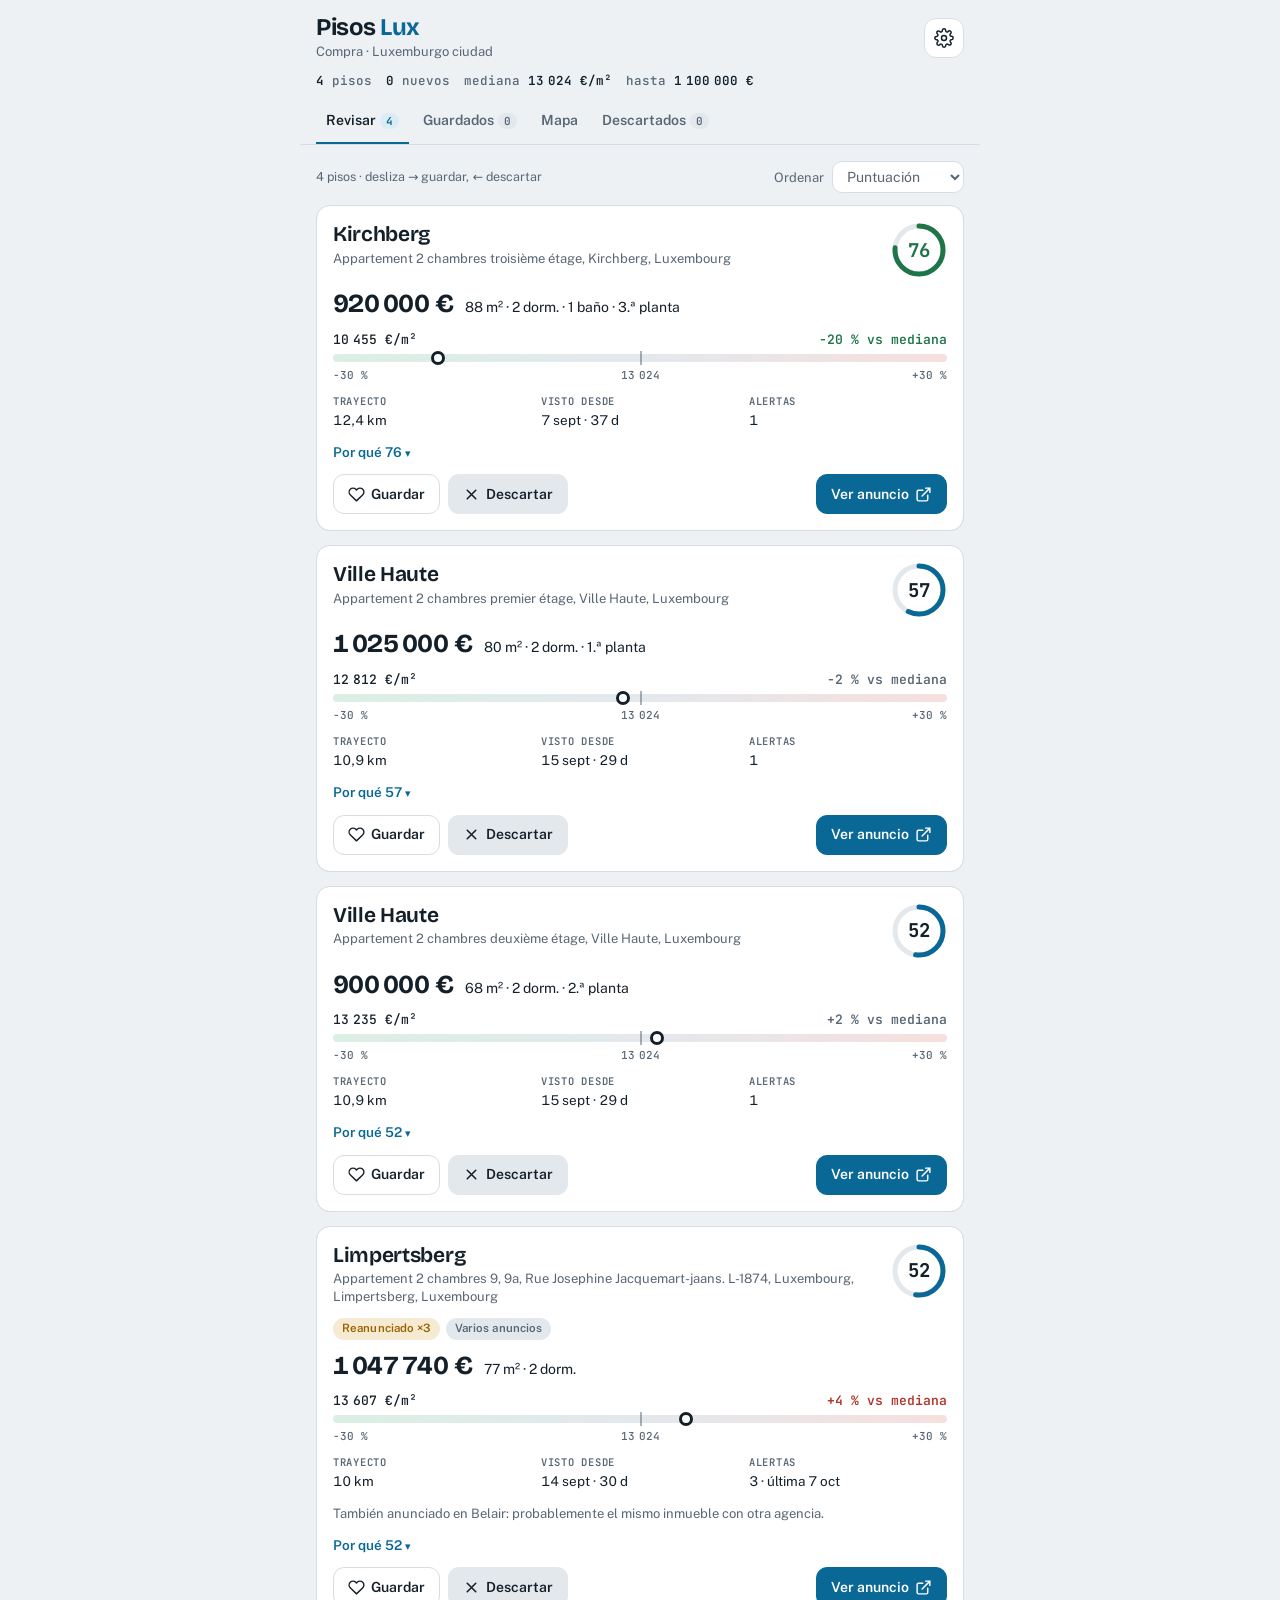
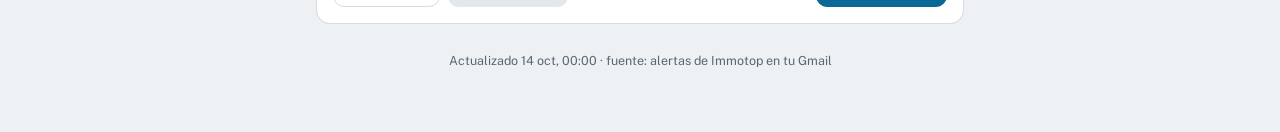
==== docs/index.html @ c8cd0194 "Pisos Lux: backend diario, PWA y workflow Co-Authored-By: Claude Opus 5.5 <noreply@anthropic.com> Cl" ====
<!doctype html>
<html lang="es">
<head>
  <meta charset="utf-8">
  <meta name="viewport" content="width=device-width, initial-scale=1, viewport-fit=cover">
  <title>Pisos Lux</title>
  <meta name="description" content="Los mejores pisos de Luxemburgo, cada mañana.">
  <meta name="theme-color" content="#eef1f4" media="(prefers-color-scheme: light)">
  <meta name="theme-color" content="#0d1318" media="(prefers-color-scheme: dark)">
  <meta name="apple-mobile-web-app-capable" content="yes">
  <meta name="mobile-web-app-capable" content="yes">
  <meta name="apple-mobile-web-app-status-bar-style" content="default">
  <meta name="apple-mobile-web-app-title" content="Pisos Lux">
  <link rel="manifest" href="manifest.webmanifest">
  <link rel="apple-touch-icon" href="icons/apple-touch-icon.png">
  <link rel="icon" type="image/png" href="icons/icon-192.png">
  <link rel="preconnect" href="https://fonts.googleapis.com">
  <link rel="preconnect" href="https://fonts.gstatic.com" crossorigin>
  <link rel="stylesheet" href="https://fonts.googleapis.com/css2?family=Bricolage+Grotesque:opsz,wght@12..96,600;12..96,700&family=JetBrains+Mono:wght@500;600&family=Public+Sans:wght@400;600;700&display=swap">
  <link rel="stylesheet" href="styles.css">
  <style>:root { padding-top: env(safe-area-inset-top, 0px); padding-bottom: env(safe-area-inset-bottom, 0px); }</style>
</head>
<body>
  <div id="app" class="shell"></div>
  <script src="app.js"></script>
</body>
</html>
---- docs/styles.css ----
/* Layout: one-column app shell (max 680px), sticky header + tab bar, cards stack; map tab is a to-scale SVG around the workplace. */
:root {
  --bg: #eef1f4;        /* slate-tinted paper */
  --surface: #ffffff;
  --sunk: #e3e8ed;
  --ink: #142029;
  --muted: #586774;
  --line: #d6dde4;
  --accent: #0a6896;    /* deep Luxembourg blue */
  --accent-ink: #ffffff;
  --accent-soft: #dcecf5;
  --good: #1d7548;
  --good-soft: #dcefe4;
  --warn: #9a6200;
  --warn-soft: #f6ead2;
  --bad: #b0352b;
  --bad-soft: #f6e0dd;
  --shadow: 0 1px 2px rgba(20, 32, 41, .06), 0 4px 16px rgba(20, 32, 41, .05);

  --f-display: "Bricolage Grotesque", "Avenir Next", "Segoe UI", system-ui, sans-serif;
  --f-body: "Public Sans", "Helvetica Neue", "Segoe UI", system-ui, sans-serif;
  --f-data: "JetBrains Mono", ui-monospace, "SF Mono", Menlo, monospace;

  --r: 14px;
  --gutter-l: max(16px, env(safe-area-inset-left, 0px));
  --gutter-r: max(16px, env(safe-area-inset-right, 0px));
}
@media (prefers-color-scheme: dark) {
  :root:not([data-theme="light"]) {
    --bg: #0d1318; --surface: #151e26; --sunk: #1c2731; --ink: #e6ecf1; --muted: #93a2af;
    --line: #26333e; --accent: #5bb6e4; --accent-ink: #06202d; --accent-soft: #123041;
    --good: #55c48d; --good-soft: #143425; --warn: #e2a843; --warn-soft: #3a2c12;
    --bad: #ef7a6f; --bad-soft: #3d1c19; --shadow: 0 1px 2px rgba(0,0,0,.4);
    color-scheme: dark;
  }
}
:root[data-theme="dark"] {
  --bg: #0d1318; --surface: #151e26; --sunk: #1c2731; --ink: #e6ecf1; --muted: #93a2af;
  --line: #26333e; --accent: #5bb6e4; --accent-ink: #06202d; --accent-soft: #123041;
  --good: #55c48d; --good-soft: #143425; --warn: #e2a843; --warn-soft: #3a2c12;
  --bad: #ef7a6f; --bad-soft: #3d1c19; --shadow: 0 1px 2px rgba(0,0,0,.4);
  color-scheme: dark;
}

* { box-sizing: border-box; }
html, body { background: var(--bg); color: var(--ink); }
body {
  margin: 0; font: 15px/1.5 var(--f-body);
  -webkit-font-smoothing: antialiased; -webkit-tap-highlight-color: transparent;
}
button, input, select, textarea { font: inherit; color: inherit; }
a { color: var(--accent); }
:focus-visible { outline: 2px solid var(--accent); outline-offset: 2px; border-radius: 6px; }

.shell { max-width: 680px; margin: 0 auto; padding-left: var(--gutter-l); padding-right: var(--gutter-r); padding-block: 0 48px; }

/* ── header ── */
.top {
  position: sticky; top: env(safe-area-inset-top, 0px); z-index: 10;
  background: color-mix(in srgb, var(--bg) 88%, transparent);
  backdrop-filter: saturate(1.4) blur(10px); -webkit-backdrop-filter: saturate(1.4) blur(10px);
  margin-left: calc(-1 * var(--gutter-l)); margin-right: calc(-1 * var(--gutter-r));
  padding-left: var(--gutter-l); padding-right: var(--gutter-r); padding-block: 14px 0;
  border-bottom: 1px solid var(--line);
}
.brand { display: flex; align-items: center; justify-content: space-between; gap: 12px; }
.brand h1 { margin: 0; font: 700 24px/1.1 var(--f-display); letter-spacing: -.02em; }
.brand h1 span { color: var(--accent); }
.brand p { margin: 2px 0 0; color: var(--muted); font-size: 13px; }
.icon-btn {
  width: 40px; height: 40px; border-radius: 12px; border: 1px solid var(--line);
  background: var(--surface); display: grid; place-items: center; cursor: pointer; flex: none;
}
.icon-btn svg { width: 20px; height: 20px; }

.summary {
  display: flex; flex-wrap: wrap; gap: 4px 14px; margin: 10px 0 0; padding: 0;
  font: 500 12.5px/1.4 var(--f-data); color: var(--muted); font-variant-numeric: tabular-nums;
}
.summary b { color: var(--ink); font-weight: 600; }

.tabs { display: flex; gap: 4px; margin-top: 12px; overflow-x: auto; scrollbar-width: none; }
.tabs::-webkit-scrollbar { display: none; }
.tab {
  flex: none; padding: 9px 10px 11px; border: 0; background: none; cursor: pointer;
  color: var(--muted); font-weight: 600; font-size: 14px; border-bottom: 2.5px solid transparent;
}
.tab[aria-selected="true"] { color: var(--ink); border-bottom-color: var(--accent); }
.tab .n { font: 600 11px var(--f-data); margin-left: 4px; padding: 1px 6px; border-radius: 99px; background: var(--sunk); color: var(--muted); }
.tab[aria-selected="true"] .n { background: var(--accent-soft); color: var(--accent); }

/* ── toolbar ── */
.toolbar { display: flex; align-items: center; justify-content: space-between; gap: 10px; margin: 16px 0 12px; flex-wrap: wrap; }
.toolbar label { font-size: 13px; color: var(--muted); display: flex; align-items: center; gap: 8px; }
.toolbar select {
  border: 1px solid var(--line); background: var(--surface); border-radius: 10px; padding: 6px 10px; font-size: 14px;
}
.hint { font-size: 12.5px; color: var(--muted); margin: 0; }

.section-label {
  font: 600 11.5px var(--f-data); letter-spacing: .08em; text-transform: uppercase;
  color: var(--muted); margin: 20px 0 10px;
}

/* ── cards ── */
.list { display: grid; gap: 14px; }
.card { position: relative; border-radius: var(--r); overflow: hidden; touch-action: pan-y; }
.swipe-bg {
  position: absolute; inset: 0; display: flex; align-items: center; justify-content: space-between;
  padding: 0 22px; font-weight: 700; font-size: 14px; background: var(--sunk); color: var(--muted);
}
.card.dir-save .swipe-bg { background: var(--good-soft); color: var(--good); }
.card.dir-drop .swipe-bg { background: var(--bad-soft); color: var(--bad); }
.card-body {
  position: relative; background: var(--surface); border: 1px solid var(--line); border-radius: var(--r);
  padding: 16px; display: grid; gap: 12px; box-shadow: var(--shadow);
  transition: transform .25s cubic-bezier(.2,.8,.2,1), opacity .25s;
}
.card.dragging .card-body { transition: none; }
.card.is-saved .card-body { border-color: color-mix(in srgb, var(--good) 45%, var(--line)); }

.c-head { display: flex; align-items: flex-start; justify-content: space-between; gap: 12px; }
.c-head > div:first-child { min-width: 0; }
.zone { margin: 0; font: 650 21px/1.15 var(--f-display); letter-spacing: -.015em; text-wrap: balance; }
.ctitle {
  margin: 3px 0 0; color: var(--muted); font-size: 13px; line-height: 1.4;
  display: -webkit-box; -webkit-line-clamp: 2; -webkit-box-orient: vertical; overflow: hidden;
}

.score { position: relative; width: 56px; height: 56px; flex: none; display: grid; place-items: center; }
.score svg { position: absolute; inset: 0; transform: rotate(-90deg); }
.score .track { stroke: var(--sunk); }
.score .arc { stroke: var(--muted); stroke-linecap: round; }
.score b { font: 700 19px/1 var(--f-data); font-variant-numeric: tabular-nums; }
.score.s-good .arc { stroke: var(--good); } .score.s-good b { color: var(--good); }
.score.s-mid .arc { stroke: var(--accent); }

.chips { display: flex; flex-wrap: wrap; gap: 6px; }
.chip {
  font: 600 11.5px/1 var(--f-body); padding: 5px 9px; border-radius: 99px;
  background: var(--sunk); color: var(--muted); letter-spacing: .01em;
}
.chip.new { background: var(--accent); color: var(--accent-ink); }
.chip.drop { background: var(--good-soft); color: var(--good); }
.chip.relist { background: var(--warn-soft); color: var(--warn); }

.price-row { display: flex; align-items: baseline; flex-wrap: wrap; gap: 4px 12px; }
.price { font: 700 26px/1.1 var(--f-display); letter-spacing: -.02em; font-variant-numeric: tabular-nums; }
.price-old { font: 500 13px var(--f-data); color: var(--muted); text-decoration: line-through; }
.facts { color: var(--ink); font-size: 14px; }

.m2 { display: grid; gap: 6px; }
.m2-top { display: flex; justify-content: space-between; gap: 10px; font: 500 13px var(--f-data); font-variant-numeric: tabular-nums; }
.m2-top .delta { font-weight: 600; }
.delta.good { color: var(--good); } .delta.bad { color: var(--bad); } .delta.flat { color: var(--muted); }
.m2-bar { position: relative; height: 8px; border-radius: 99px; background: linear-gradient(90deg, var(--good-soft), var(--sunk) 50%, var(--bad-soft)); }
.m2-bar .ref { position: absolute; left: 50%; top: -3px; bottom: -3px; width: 2px; background: var(--muted); opacity: .5; }
.m2-bar .dot {
  position: absolute; top: 50%; width: 14px; height: 14px; border-radius: 50%;
  transform: translate(-50%, -50%); background: var(--surface); border: 3px solid var(--ink);
}
.m2-scale { display: flex; justify-content: space-between; font: 500 11px var(--f-data); color: var(--muted); }

.meta { display: grid; grid-template-columns: repeat(3, minmax(0, 1fr)); gap: 10px; margin: 0; }
.meta div { min-width: 0; }
.meta dt { font: 600 10.5px var(--f-data); letter-spacing: .07em; text-transform: uppercase; color: var(--muted); }
.meta dd { margin: 2px 0 0; font-size: 13.5px; font-variant-numeric: tabular-nums; }
@media (max-width: 420px) { .meta { grid-template-columns: 1fr 1fr; } .meta div:last-child { grid-column: 1 / -1; } }

.also { font-size: 13px; color: var(--muted); margin: 0; }

.why summary { cursor: pointer; font-size: 13.5px; font-weight: 600; color: var(--accent); list-style: none; }
.why summary::-webkit-details-marker { display: none; }
.why summary::after { content: " ▾"; font-size: 11px; }
.why[open] summary::after { content: " ▴"; }
.parts { display: grid; gap: 8px; margin-top: 10px; }
.part { display: grid; grid-template-columns: 112px 1fr 34px; gap: 10px; align-items: center; font-size: 13px; }
.part .bar { height: 6px; background: var(--sunk); border-radius: 99px; overflow: hidden; }
.part .bar i { display: block; height: 100%; background: var(--accent); border-radius: 99px; }
.part b { font: 600 12.5px var(--f-data); text-align: right; font-variant-numeric: tabular-nums; }
.part small { color: var(--muted); }
.why .note { font-size: 12.5px; color: var(--muted); margin: 8px 0 0; }

.actions { display: flex; gap: 8px; flex-wrap: wrap; }
.btn {
  display: inline-flex; align-items: center; justify-content: center; gap: 6px; min-height: 40px;
  padding: 0 14px; border-radius: 11px; border: 1px solid var(--line); background: var(--surface);
  font-weight: 600; font-size: 14px; cursor: pointer; text-decoration: none; color: var(--ink);
}
.btn svg { width: 17px; height: 17px; }
.btn.primary { background: var(--accent); border-color: var(--accent); color: var(--accent-ink); margin-left: auto; }
.btn.on-save { background: var(--good-soft); border-color: transparent; color: var(--good); }
.btn.quiet { border-color: transparent; background: var(--sunk); }

.empty {
  border: 1.5px dashed var(--line); border-radius: var(--r); padding: 28px 20px; text-align: center; color: var(--muted);
}
.empty h3 { margin: 0 0 4px; font: 650 17px var(--f-display); color: var(--ink); }
.empty p { margin: 0; font-size: 14px; }

/* ── map ── */
.map-wrap { background: var(--surface); border: 1px solid var(--line); border-radius: var(--r); padding: 12px; }
.map-wrap svg { display: block; width: 100%; height: auto; }
.map-wrap .ring { fill: none; stroke: var(--line); stroke-dasharray: 3 4; }
.map-wrap .ring-label { fill: var(--muted); font: 500 10px var(--f-data); }
.map-wrap .work { fill: var(--ink); }
.map-wrap .city { fill: var(--muted); font: 600 10px var(--f-data); letter-spacing: .06em; }
.map-wrap .pin { stroke: var(--surface); stroke-width: 2; }
.map-wrap .pin-label { fill: var(--ink); font: 600 11.5px var(--f-body); paint-order: stroke; stroke: var(--surface); stroke-width: 3px; }
.map-wrap .work-label { fill: var(--ink); font: 700 11.5px var(--f-body); paint-order: stroke; stroke: var(--surface); stroke-width: 3px; }
.map-legend { display: grid; gap: 2px; margin-top: 12px; }
.map-row {
  display: grid; grid-template-columns: 14px 1fr auto auto; gap: 10px; align-items: center;
  padding: 9px 4px; border-top: 1px solid var(--line); font-size: 14px; cursor: pointer; background: none; border-left: 0; border-right: 0; border-bottom: 0; text-align: left;
}
.map-row i { width: 10px; height: 10px; border-radius: 50%; }
.map-row span:nth-child(3), .map-row span:nth-child(4) { font: 500 13px var(--f-data); color: var(--muted); font-variant-numeric: tabular-nums; }

/* ── settings sheet ── */
.sheet-backdrop { position: fixed; inset: 0; background: rgba(8, 14, 20, .45); z-index: 30; }
.sheet {
  position: fixed; left: 0; right: 0; bottom: 0; z-index: 31; max-height: 88%; overflow: auto;
  background: var(--surface); border-radius: 20px 20px 0 0; border-top: 1px solid var(--line);
  padding-left: var(--gutter-l); padding-right: var(--gutter-r);
  padding-top: 8px; padding-bottom: calc(24px + env(safe-area-inset-bottom, 0px));
}
.sheet-inner { max-width: 640px; margin: 0 auto; display: grid; gap: 18px; }
.grabber { width: 40px; height: 5px; border-radius: 99px; background: var(--line); margin: 4px auto 6px; }
.sheet h2 { margin: 0; font: 700 20px var(--f-display); }
.sheet h3 { margin: 0 0 6px; font: 650 15px var(--f-display); }
.sheet p, .sheet li { font-size: 14px; color: var(--muted); margin: 0; }
.sheet ol { margin: 6px 0 0; padding-left: 20px; display: grid; gap: 4px; }
.sheet section { display: grid; gap: 8px; padding-top: 14px; border-top: 1px solid var(--line); }
.status { font: 600 12.5px var(--f-data); padding: 6px 10px; border-radius: 9px; background: var(--sunk); color: var(--muted); justify-self: start; }
.status.ok { background: var(--good-soft); color: var(--good); }
.status.err { background: var(--bad-soft); color: var(--bad); }
.sheet textarea {
  width: 100%; min-height: 110px; border-radius: 10px; border: 1px solid var(--line); background: var(--sunk);
  padding: 10px; font: 12px/1.45 var(--f-data); resize: vertical;
}
.row { display: flex; gap: 8px; flex-wrap: wrap; align-items: center; }

.toast {
  position: fixed; left: 50%; bottom: calc(20px + env(safe-area-inset-bottom, 0px)); transform: translateX(-50%);
  z-index: 40; background: var(--ink); color: var(--bg); padding: 10px 16px; border-radius: 12px;
  font-size: 14px; font-weight: 600; box-shadow: var(--shadow); display: flex; gap: 14px; align-items: center;
}
.toast button { background: none; border: 0; color: var(--accent-soft); font-weight: 700; cursor: pointer; padding: 0; }

.foot { margin-top: 28px; font-size: 12.5px; color: var(--muted); text-align: center; }

@media (prefers-reduced-motion: reduce) { .card-body { transition: none; } }
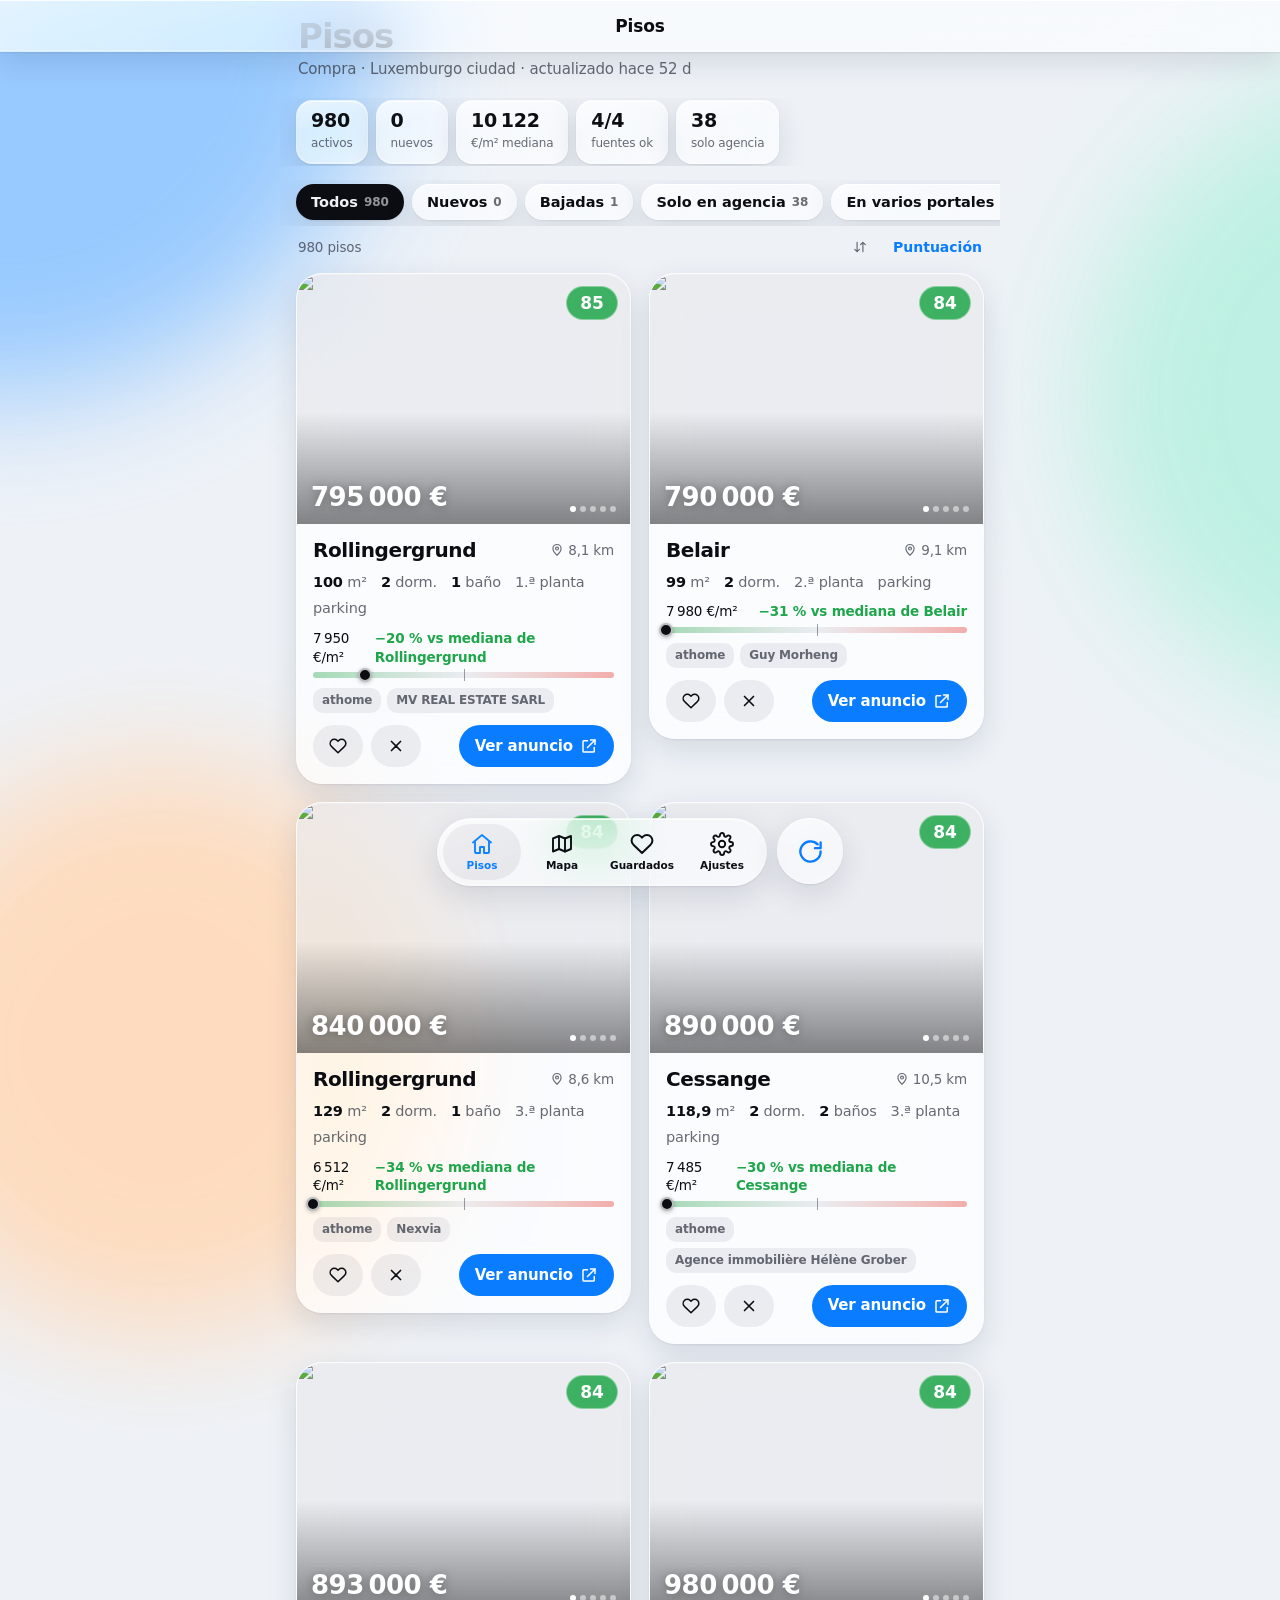
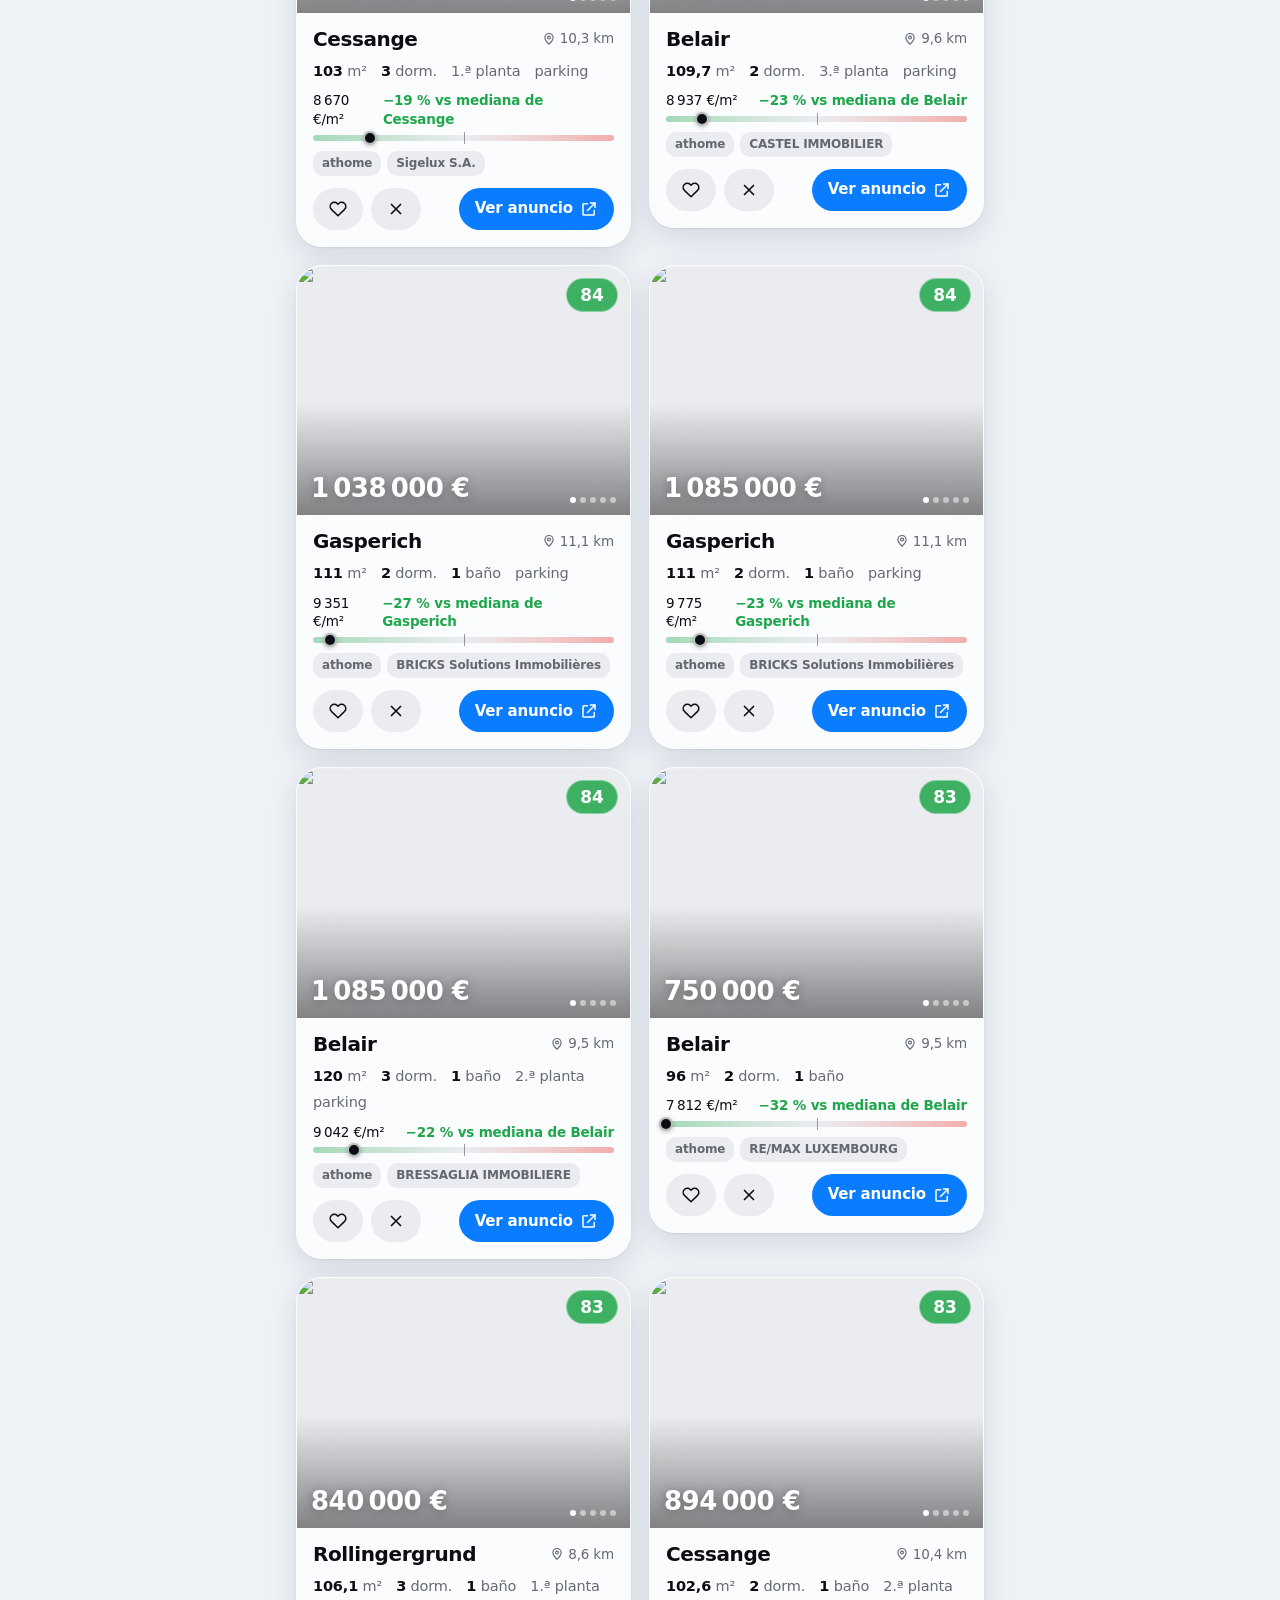
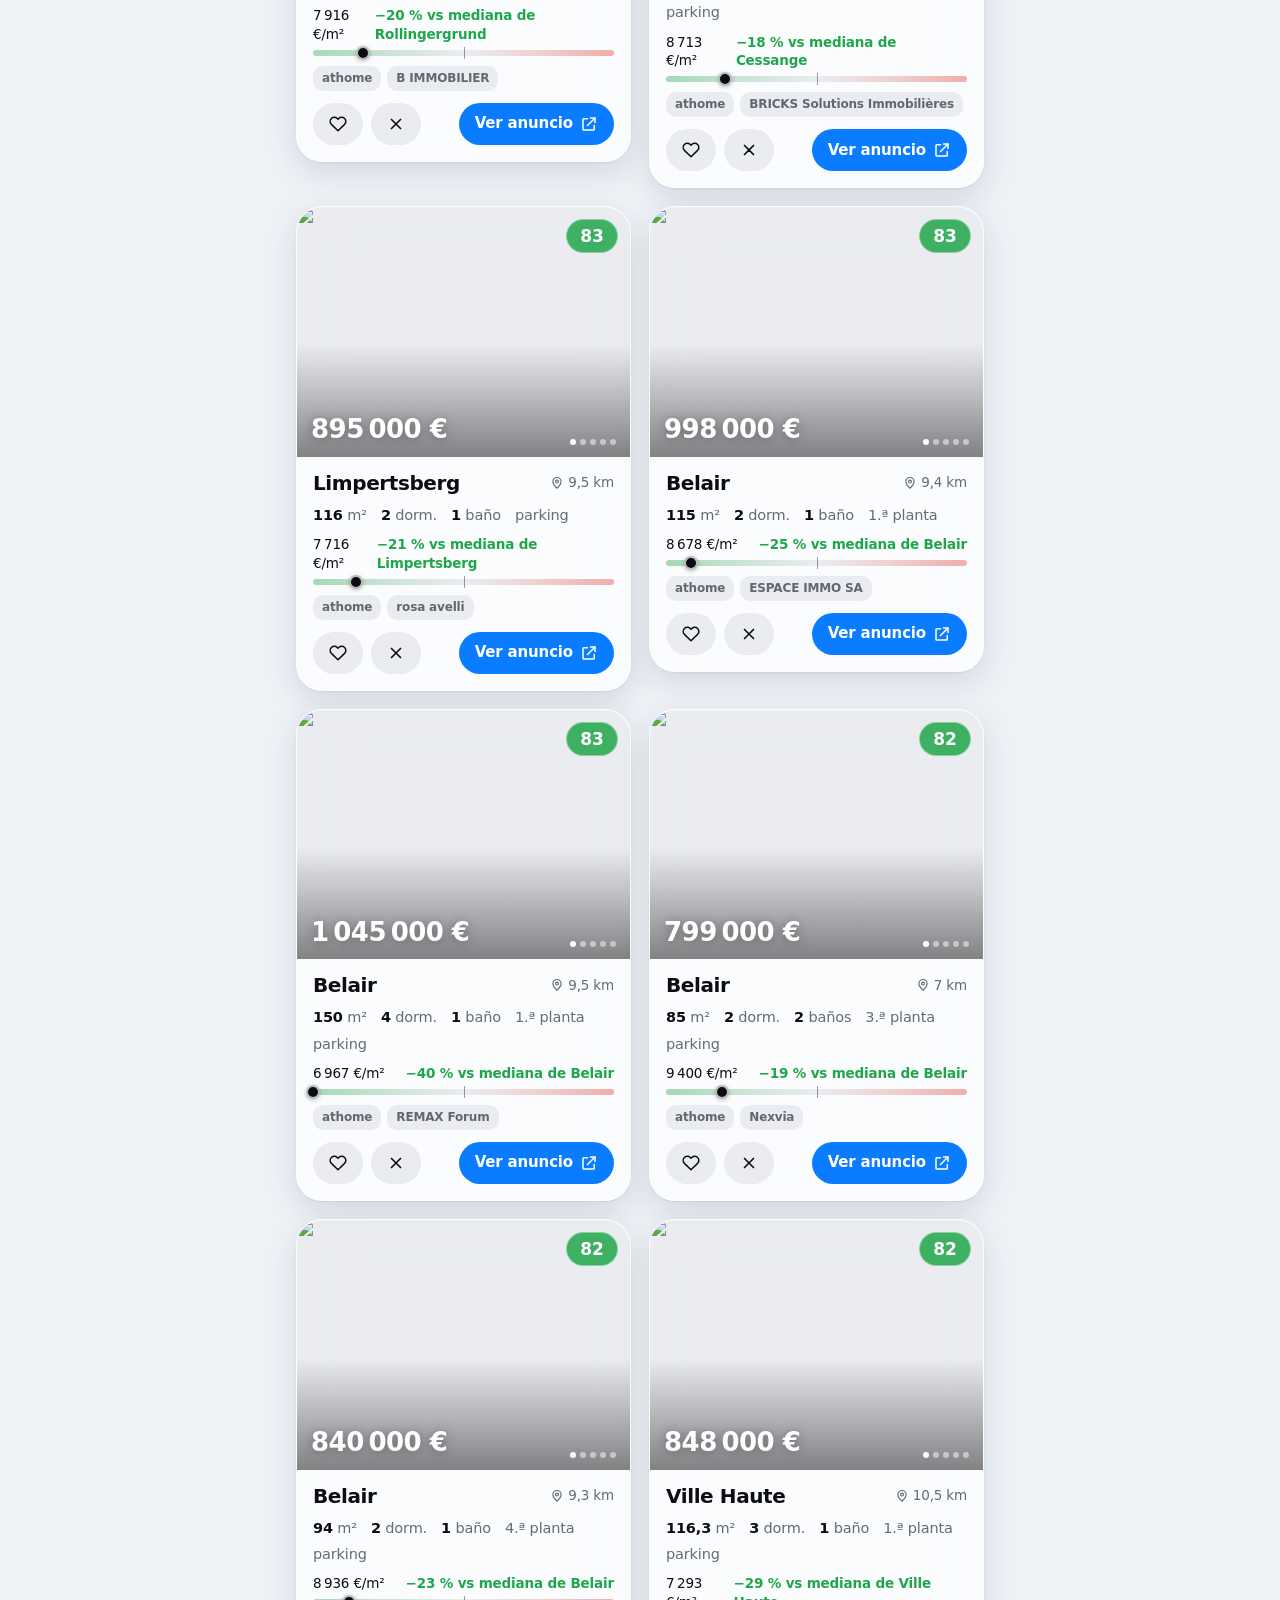
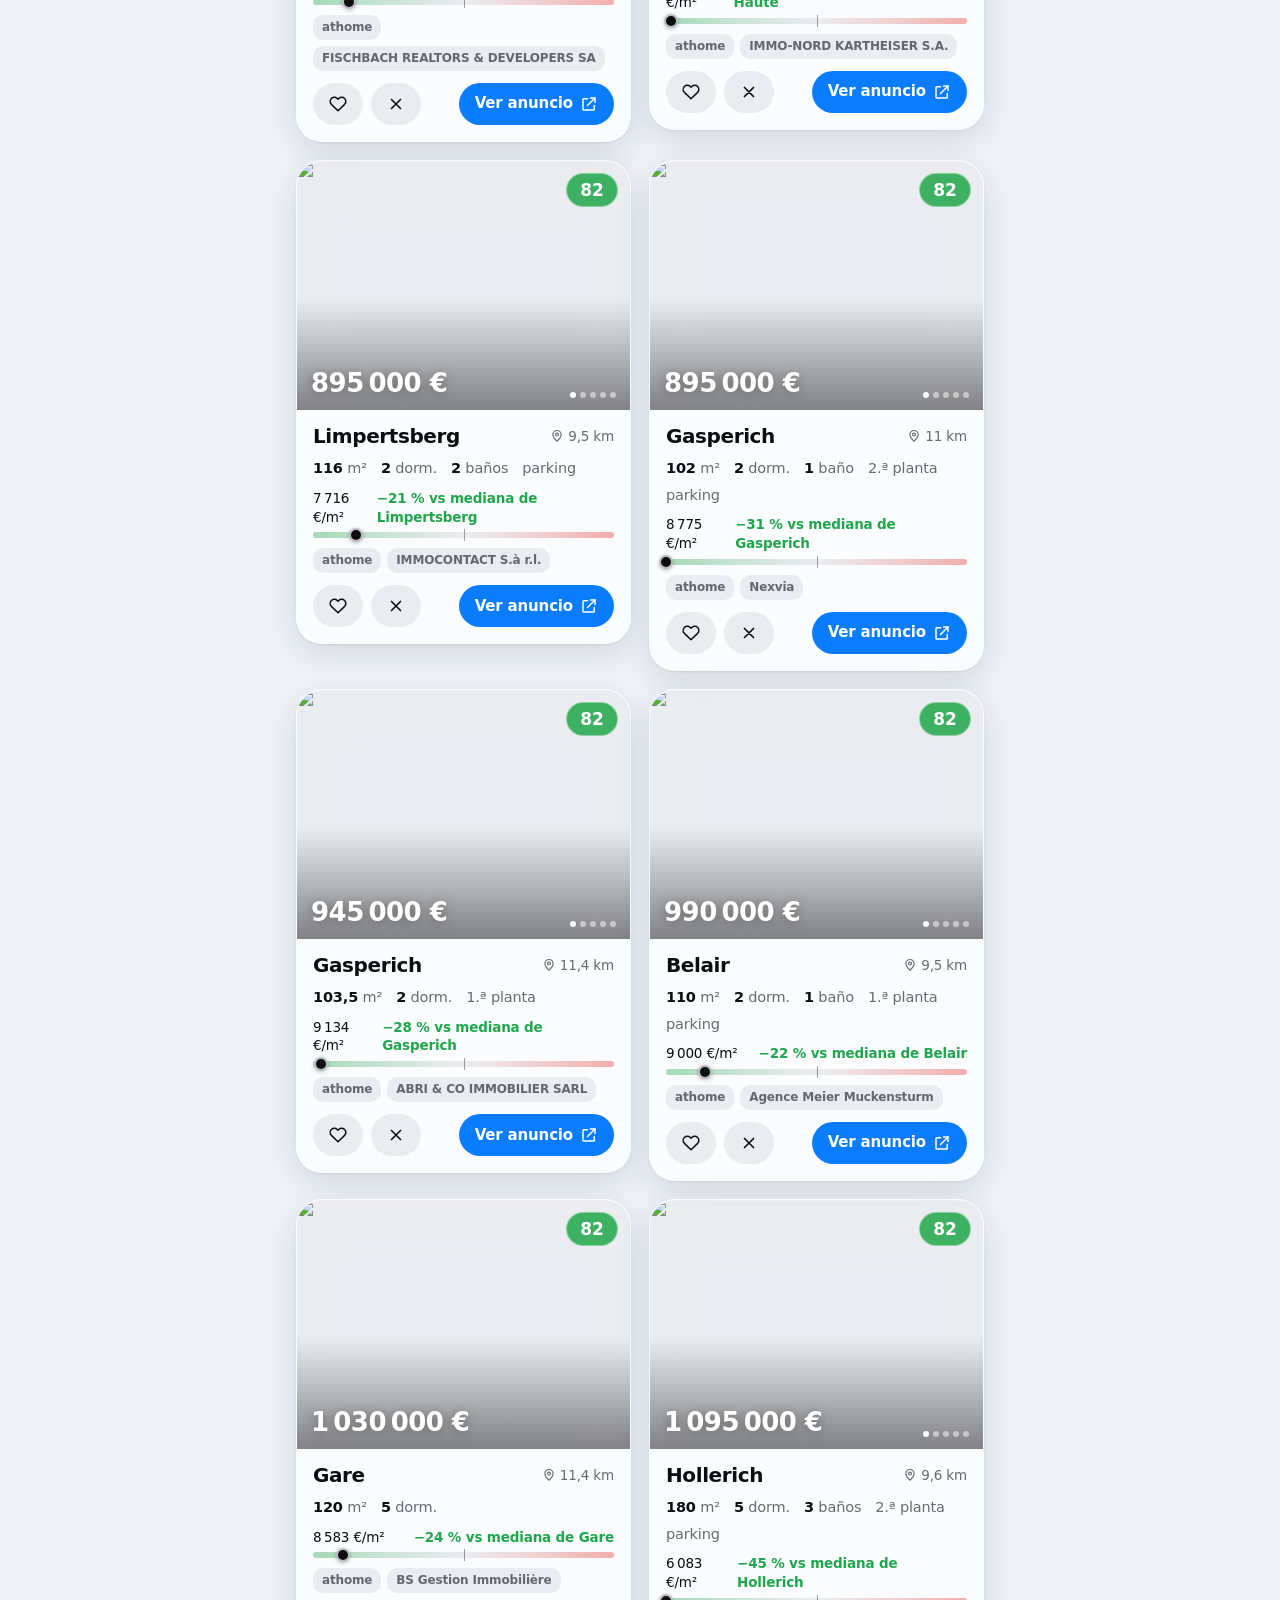
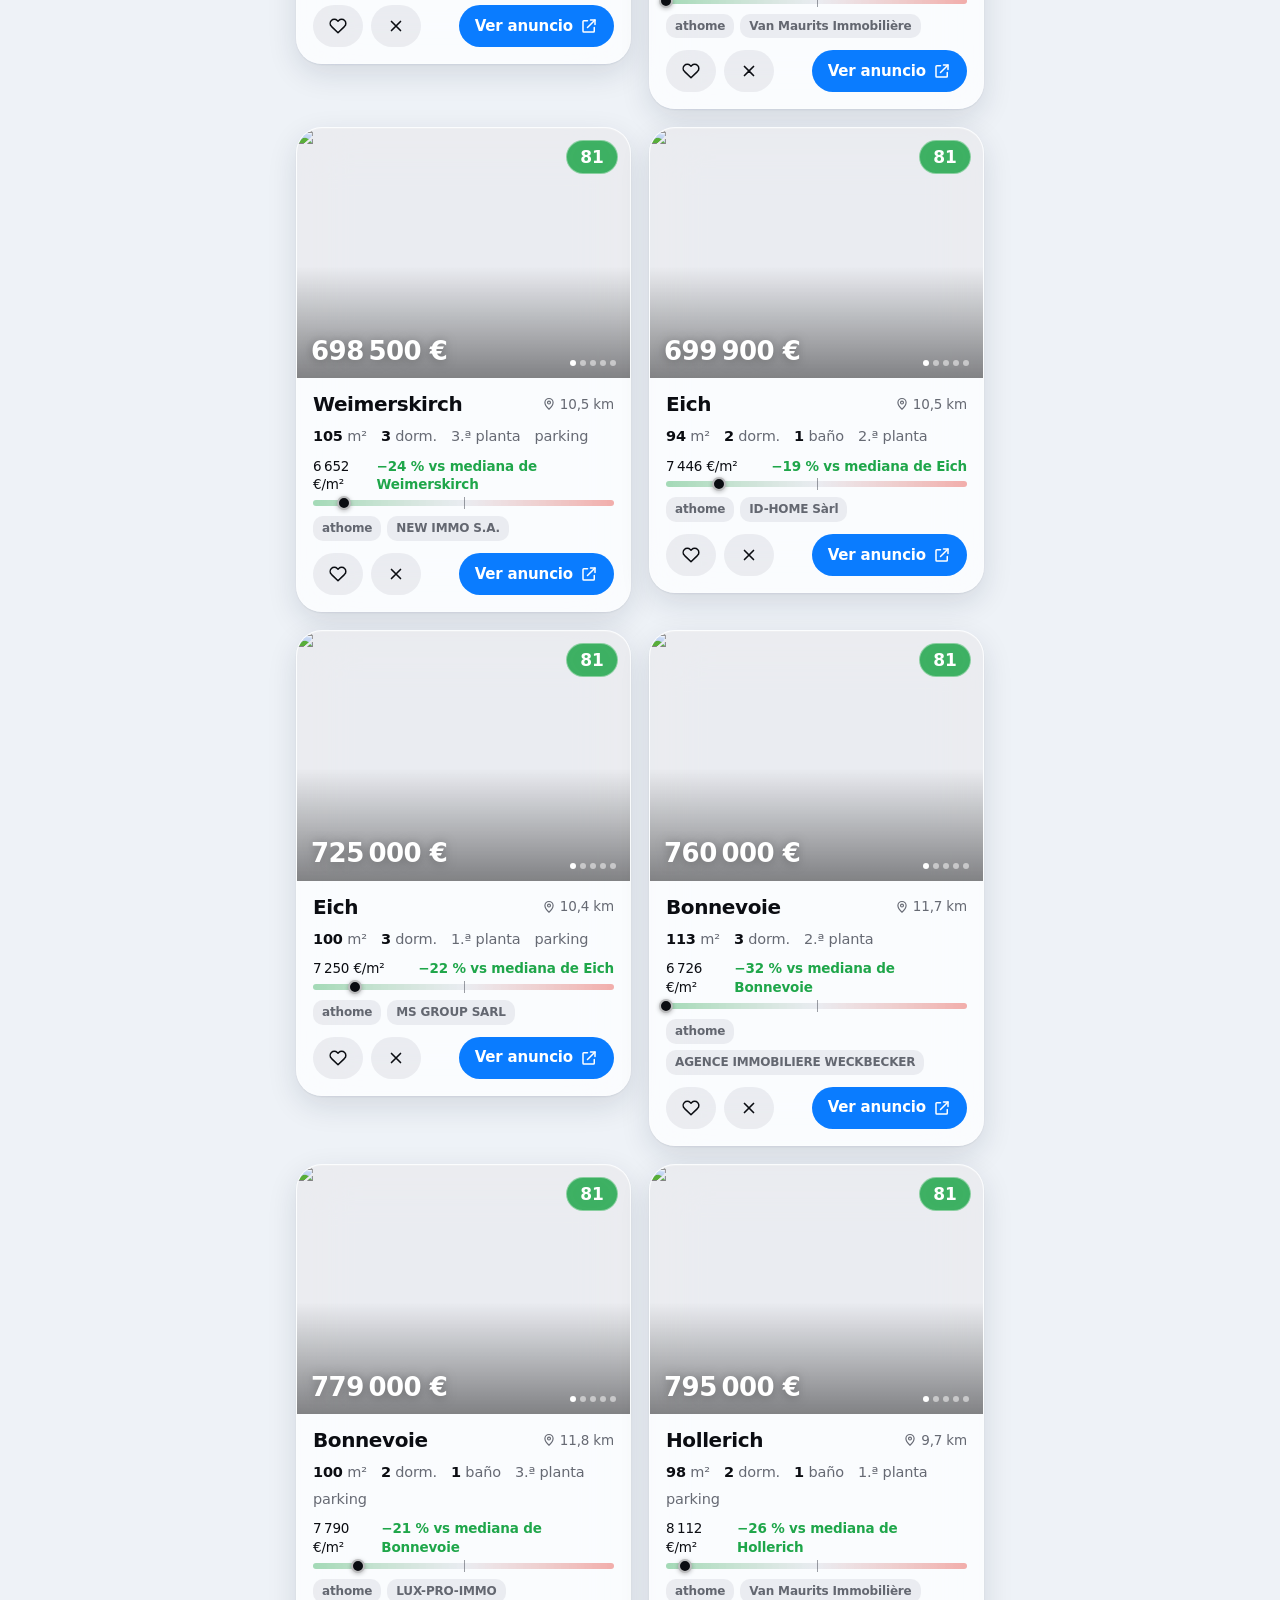
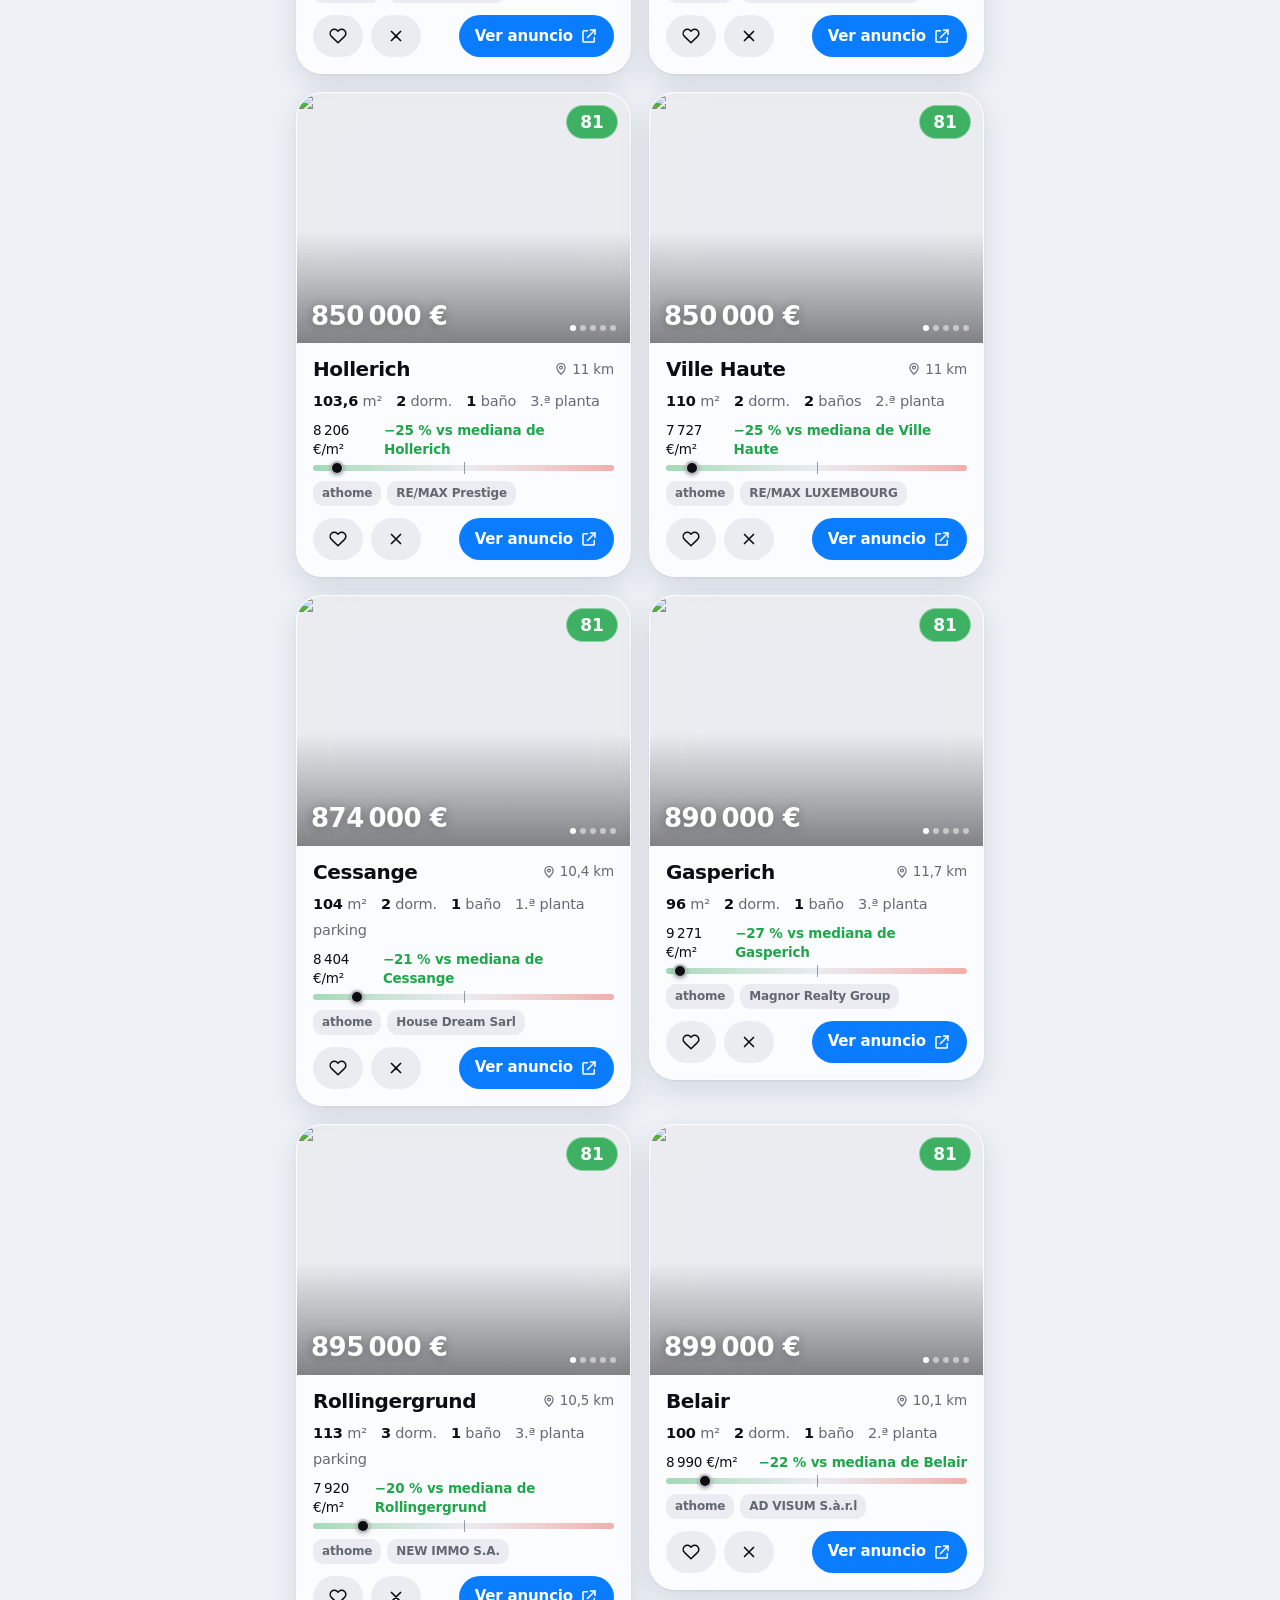
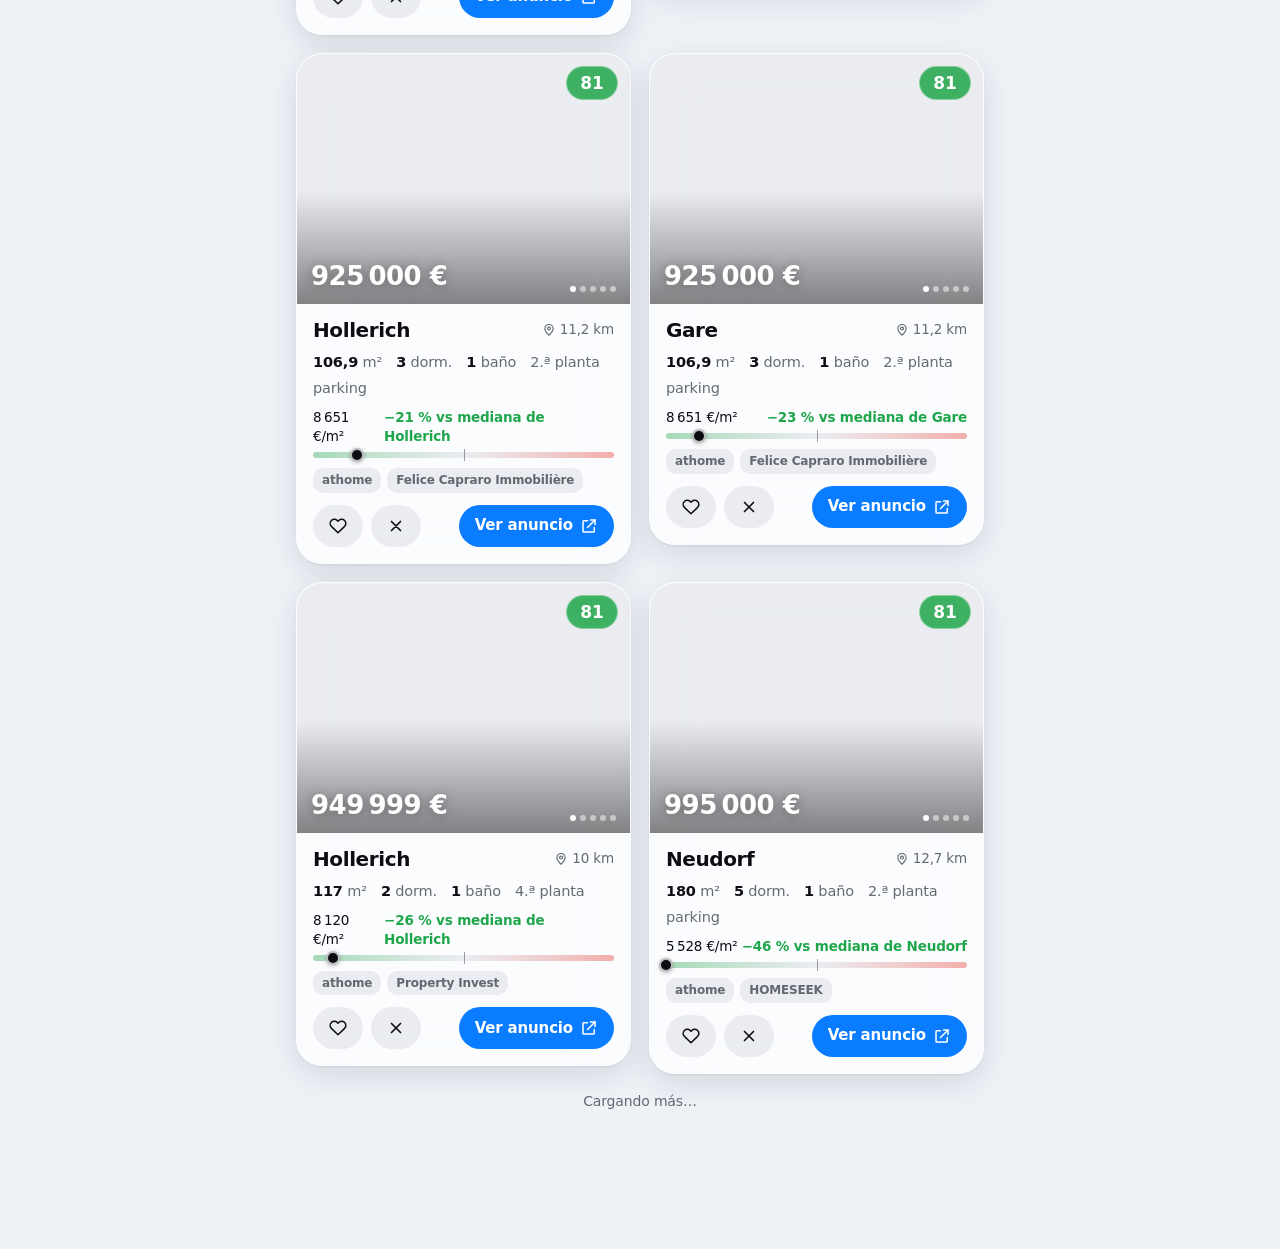
==== commit 4ad7ac64: "App Liquid Glass + escaneo bajo demanda; arreglo de precios de wortimmo - Diseño nuevo: título grand" ====
--- a/docs/index.html
+++ b/docs/index.html
@@ -4,24 +4,21 @@
   <meta charset="utf-8">
   <meta name="viewport" content="width=device-width, initial-scale=1, viewport-fit=cover">
   <title>Pisos Lux</title>
-  <meta name="description" content="Los mejores pisos de Luxemburgo, cada mañana.">
-  <meta name="theme-color" content="#eef1f4" media="(prefers-color-scheme: light)">
-  <meta name="theme-color" content="#0d1318" media="(prefers-color-scheme: dark)">
+  <meta name="description" content="Los mejores pisos de Luxemburgo, de todos los portales.">
+  <meta name="theme-color" content="#eef2f7" media="(prefers-color-scheme: light)">
+  <meta name="theme-color" content="#05070b" media="(prefers-color-scheme: dark)">
   <meta name="apple-mobile-web-app-capable" content="yes">
   <meta name="mobile-web-app-capable" content="yes">
-  <meta name="apple-mobile-web-app-status-bar-style" content="default">
+  <meta name="apple-mobile-web-app-status-bar-style" content="black-translucent">
   <meta name="apple-mobile-web-app-title" content="Pisos Lux">
   <link rel="manifest" href="manifest.webmanifest">
   <link rel="apple-touch-icon" href="icons/apple-touch-icon.png">
   <link rel="icon" type="image/png" href="icons/icon-192.png">
-  <link rel="preconnect" href="https://fonts.googleapis.com">
-  <link rel="preconnect" href="https://fonts.gstatic.com" crossorigin>
-  <link rel="stylesheet" href="https://fonts.googleapis.com/css2?family=Bricolage+Grotesque:opsz,wght@12..96,600;12..96,700&family=JetBrains+Mono:wght@500;600&family=Public+Sans:wght@400;600;700&display=swap">
+  <link rel="preconnect" href="https://i1.static.athome.eu">
   <link rel="stylesheet" href="styles.css">
-  <style>:root { padding-top: env(safe-area-inset-top, 0px); padding-bottom: env(safe-area-inset-bottom, 0px); }</style>
 </head>
 <body>
-  <div id="app" class="shell"></div>
+  <div id="app"></div>
   <script src="app.js"></script>
 </body>
 </html>
--- a/docs/styles.css
+++ b/docs/styles.css
@@ -1,252 +1,314 @@
-/* Layout: one-column app shell (max 680px), sticky header + tab bar, cards stack; map tab is a to-scale SVG around the workplace. */
+/* Pisos Lux — Liquid Glass.
+   Layout: large-title feed over a soft aurora backdrop; floating glass tab bar with a
+   detached scan button (iOS 26+ pattern); sheets slide up as glass panels. */
 :root {
-  --bg: #eef1f4;        /* slate-tinted paper */
-  --surface: #ffffff;
-  --sunk: #e3e8ed;
-  --ink: #142029;
-  --muted: #586774;
-  --line: #d6dde4;
-  --accent: #0a6896;    /* deep Luxembourg blue */
-  --accent-ink: #ffffff;
-  --accent-soft: #dcecf5;
-  --good: #1d7548;
-  --good-soft: #dcefe4;
-  --warn: #9a6200;
-  --warn-soft: #f6ead2;
-  --bad: #b0352b;
-  --bad-soft: #f6e0dd;
-  --shadow: 0 1px 2px rgba(20, 32, 41, .06), 0 4px 16px rgba(20, 32, 41, .05);
-
-  --f-display: "Bricolage Grotesque", "Avenir Next", "Segoe UI", system-ui, sans-serif;
-  --f-body: "Public Sans", "Helvetica Neue", "Segoe UI", system-ui, sans-serif;
-  --f-data: "JetBrains Mono", ui-monospace, "SF Mono", Menlo, monospace;
-
-  --r: 14px;
-  --gutter-l: max(16px, env(safe-area-inset-left, 0px));
-  --gutter-r: max(16px, env(safe-area-inset-right, 0px));
+  --bg: #eef2f7;
+  --aurora-1: #8ec5ff;
+  --aurora-2: #b8f0e0;
+  --aurora-3: #ffd9b8;
+  --label: #0b0d12;
+  --label-2: rgba(60, 64, 76, .78);
+  --label-3: rgba(60, 64, 76, .5);
+  --sep: rgba(60, 64, 76, .14);
+  --fill: rgba(120, 124, 140, .12);
+  --tint: #0a7cff;
+  --tint-ink: #ffffff;
+  --green: #1fa64a;
+  --orange: #ef8a00;
+  --red: #e5372c;
+  --purple: #8a4bd8;
+
+  --glass: rgba(255, 255, 255, .58);
+  --glass-strong: rgba(255, 255, 255, .78);
+  --glass-edge: rgba(255, 255, 255, .85);
+  --glass-edge-2: rgba(255, 255, 255, .25);
+  --glass-shadow: 0 10px 30px rgba(18, 30, 60, .12), 0 1px 2px rgba(18, 30, 60, .08);
+  --card: rgba(255, 255, 255, .72);
+  --scrim: rgba(10, 14, 22, .28);
+
+  --f: -apple-system, "SF Pro Text", "SF Pro", system-ui, "Segoe UI", Roboto, sans-serif;
+  --f-display: -apple-system, "SF Pro Display", system-ui, "Segoe UI", Roboto, sans-serif;
+  --f-round: ui-rounded, "SF Pro Rounded", -apple-system, system-ui, sans-serif;
+
+  --r-card: 26px;
+  --r-glass: 22px;
+  --blur: blur(28px) saturate(190%);
+  --gl: max(16px, env(safe-area-inset-left, 0px));
+  --gr: max(16px, env(safe-area-inset-right, 0px));
+  --sb: env(safe-area-inset-bottom, 0px);
+  --st: env(safe-area-inset-top, 0px);
 }
 @media (prefers-color-scheme: dark) {
   :root:not([data-theme="light"]) {
-    --bg: #0d1318; --surface: #151e26; --sunk: #1c2731; --ink: #e6ecf1; --muted: #93a2af;
-    --line: #26333e; --accent: #5bb6e4; --accent-ink: #06202d; --accent-soft: #123041;
-    --good: #55c48d; --good-soft: #143425; --warn: #e2a843; --warn-soft: #3a2c12;
-    --bad: #ef7a6f; --bad-soft: #3d1c19; --shadow: 0 1px 2px rgba(0,0,0,.4);
+    --bg: #05070b; --aurora-1: #133a6b; --aurora-2: #0f4a44; --aurora-3: #4a2a18;
+    --label: #f4f6fa; --label-2: rgba(235, 238, 245, .72); --label-3: rgba(235, 238, 245, .45);
+    --sep: rgba(255, 255, 255, .12); --fill: rgba(255, 255, 255, .1);
+    --tint: #3d9bff; --tint-ink: #04121f; --green: #3ad36b; --orange: #ffaa33; --red: #ff6157; --purple: #b98bff;
+    --glass: rgba(30, 34, 44, .5); --glass-strong: rgba(30, 34, 44, .78);
+    --glass-edge: rgba(255, 255, 255, .28); --glass-edge-2: rgba(255, 255, 255, .06);
+    --glass-shadow: 0 10px 34px rgba(0, 0, 0, .45), 0 1px 2px rgba(0, 0, 0, .4);
+    --card: rgba(24, 27, 36, .66); --scrim: rgba(0, 0, 0, .5);
     color-scheme: dark;
   }
 }
 :root[data-theme="dark"] {
-  --bg: #0d1318; --surface: #151e26; --sunk: #1c2731; --ink: #e6ecf1; --muted: #93a2af;
-  --line: #26333e; --accent: #5bb6e4; --accent-ink: #06202d; --accent-soft: #123041;
-  --good: #55c48d; --good-soft: #143425; --warn: #e2a843; --warn-soft: #3a2c12;
-  --bad: #ef7a6f; --bad-soft: #3d1c19; --shadow: 0 1px 2px rgba(0,0,0,.4);
+  --bg: #05070b; --aurora-1: #133a6b; --aurora-2: #0f4a44; --aurora-3: #4a2a18;
+  --label: #f4f6fa; --label-2: rgba(235, 238, 245, .72); --label-3: rgba(235, 238, 245, .45);
+  --sep: rgba(255, 255, 255, .12); --fill: rgba(255, 255, 255, .1);
+  --tint: #3d9bff; --tint-ink: #04121f; --green: #3ad36b; --orange: #ffaa33; --red: #ff6157; --purple: #b98bff;
+  --glass: rgba(30, 34, 44, .5); --glass-strong: rgba(30, 34, 44, .78);
+  --glass-edge: rgba(255, 255, 255, .28); --glass-edge-2: rgba(255, 255, 255, .06);
+  --glass-shadow: 0 10px 34px rgba(0, 0, 0, .45), 0 1px 2px rgba(0, 0, 0, .4);
+  --card: rgba(24, 27, 36, .66); --scrim: rgba(0, 0, 0, .5);
   color-scheme: dark;
 }
 
-* { box-sizing: border-box; }
-html, body { background: var(--bg); color: var(--ink); }
+* { box-sizing: border-box; -webkit-tap-highlight-color: transparent; }
+html, body { background: var(--bg); color: var(--label); }
 body {
-  margin: 0; font: 15px/1.5 var(--f-body);
-  -webkit-font-smoothing: antialiased; -webkit-tap-highlight-color: transparent;
+  margin: 0; font: 400 16px/1.4 var(--f); letter-spacing: -.01em;
+  -webkit-font-smoothing: antialiased; overscroll-behavior-y: none; min-height: 100vh;
 }
 button, input, select, textarea { font: inherit; color: inherit; }
-a { color: var(--accent); }
-:focus-visible { outline: 2px solid var(--accent); outline-offset: 2px; border-radius: 6px; }
-
-.shell { max-width: 680px; margin: 0 auto; padding-left: var(--gutter-l); padding-right: var(--gutter-r); padding-block: 0 48px; }
-
-/* ── header ── */
-.top {
-  position: sticky; top: env(safe-area-inset-top, 0px); z-index: 10;
-  background: color-mix(in srgb, var(--bg) 88%, transparent);
-  backdrop-filter: saturate(1.4) blur(10px); -webkit-backdrop-filter: saturate(1.4) blur(10px);
-  margin-left: calc(-1 * var(--gutter-l)); margin-right: calc(-1 * var(--gutter-r));
-  padding-left: var(--gutter-l); padding-right: var(--gutter-r); padding-block: 14px 0;
-  border-bottom: 1px solid var(--line);
-}
-.brand { display: flex; align-items: center; justify-content: space-between; gap: 12px; }
-.brand h1 { margin: 0; font: 700 24px/1.1 var(--f-display); letter-spacing: -.02em; }
-.brand h1 span { color: var(--accent); }
-.brand p { margin: 2px 0 0; color: var(--muted); font-size: 13px; }
-.icon-btn {
-  width: 40px; height: 40px; border-radius: 12px; border: 1px solid var(--line);
-  background: var(--surface); display: grid; place-items: center; cursor: pointer; flex: none;
-}
-.icon-btn svg { width: 20px; height: 20px; }
-
-.summary {
-  display: flex; flex-wrap: wrap; gap: 4px 14px; margin: 10px 0 0; padding: 0;
-  font: 500 12.5px/1.4 var(--f-data); color: var(--muted); font-variant-numeric: tabular-nums;
-}
-.summary b { color: var(--ink); font-weight: 600; }
-
-.tabs { display: flex; gap: 4px; margin-top: 12px; overflow-x: auto; scrollbar-width: none; }
-.tabs::-webkit-scrollbar { display: none; }
-.tab {
-  flex: none; padding: 9px 10px 11px; border: 0; background: none; cursor: pointer;
-  color: var(--muted); font-weight: 600; font-size: 14px; border-bottom: 2.5px solid transparent;
-}
-.tab[aria-selected="true"] { color: var(--ink); border-bottom-color: var(--accent); }
-.tab .n { font: 600 11px var(--f-data); margin-left: 4px; padding: 1px 6px; border-radius: 99px; background: var(--sunk); color: var(--muted); }
-.tab[aria-selected="true"] .n { background: var(--accent-soft); color: var(--accent); }
-
-/* ── toolbar ── */
-.toolbar { display: flex; align-items: center; justify-content: space-between; gap: 10px; margin: 16px 0 12px; flex-wrap: wrap; }
-.toolbar label { font-size: 13px; color: var(--muted); display: flex; align-items: center; gap: 8px; }
-.toolbar select {
-  border: 1px solid var(--line); background: var(--surface); border-radius: 10px; padding: 6px 10px; font-size: 14px;
-}
-.hint { font-size: 12.5px; color: var(--muted); margin: 0; }
-
-.section-label {
-  font: 600 11.5px var(--f-data); letter-spacing: .08em; text-transform: uppercase;
-  color: var(--muted); margin: 20px 0 10px;
-}
+a { color: var(--tint); text-decoration: none; }
+:focus-visible { outline: 2.5px solid var(--tint); outline-offset: 2px; }
+[hidden] { display: none !important; }
+
+/* ── backdrop ── */
+.aurora { position: fixed; inset: -20%; z-index: 0; pointer-events: none; filter: blur(60px); opacity: .9; }
+.aurora i { position: absolute; border-radius: 50%; }
+.aurora i:nth-child(1) { width: 60vmax; height: 60vmax; left: -10vmax; top: -15vmax; background: var(--aurora-1); }
+.aurora i:nth-child(2) { width: 50vmax; height: 50vmax; right: -15vmax; top: 20vmax; background: var(--aurora-2); }
+.aurora i:nth-child(3) { width: 45vmax; height: 45vmax; left: 10vmax; bottom: -20vmax; background: var(--aurora-3); }
+@media (prefers-reduced-motion: no-preference) {
+  .aurora i { animation: drift 28s ease-in-out infinite alternate; }
+  .aurora i:nth-child(2) { animation-duration: 34s; animation-delay: -8s; }
+  .aurora i:nth-child(3) { animation-duration: 40s; animation-delay: -14s; }
+}
+@keyframes drift { to { transform: translate(6vmax, 4vmax) scale(1.08); } }
+
+/* ── liquid glass material ── */
+.glass {
+  position: relative; background: var(--glass);
+  -webkit-backdrop-filter: var(--blur); backdrop-filter: var(--blur);
+  border: .5px solid var(--glass-edge-2); box-shadow: var(--glass-shadow),
+    inset 0 1px 0 var(--glass-edge), inset 0 -1px 0 var(--glass-edge-2);
+}
+.glass::before {  /* specular sheen */
+  content: ""; position: absolute; inset: 0; border-radius: inherit; pointer-events: none;
+  background: linear-gradient(160deg, rgba(255,255,255,.45), rgba(255,255,255,0) 38%,
+                              rgba(255,255,255,0) 70%, rgba(255,255,255,.12));
+  mix-blend-mode: soft-light;
+}
+
+/* ── shell ── */
+.app { position: relative; z-index: 1; max-width: 720px; margin: 0 auto;
+  padding-left: var(--gl); padding-right: var(--gr);
+  padding-block: calc(var(--st) + 8px) calc(var(--sb) + 120px); }
+
+.navbar {
+  position: fixed; top: 0; left: 0; right: 0; z-index: 20; height: calc(var(--st) + 52px);
+  padding-top: var(--st); display: flex; align-items: center; justify-content: center;
+  opacity: 0; transform: translateY(-6px); transition: opacity .2s, transform .2s; pointer-events: none;
+  border-radius: 0; border-left: 0; border-right: 0; border-top: 0;
+}
+.navbar.show { opacity: 1; transform: none; pointer-events: auto; }
+.navbar b { font: 600 17px var(--f-display); }
+
+.large-title { display: flex; align-items: flex-end; justify-content: space-between; gap: 12px; padding: 10px 2px 4px; }
+.large-title h1 { margin: 0; font: 700 34px/1.1 var(--f-display); letter-spacing: -.03em; }
+.large-title p { margin: 4px 0 0; color: var(--label-2); font-size: 15px; }
+.title-actions { display: flex; gap: 10px; }
+
+.circle-btn {
+  width: 44px; height: 44px; border-radius: 50%; display: grid; place-items: center;
+  border: 0; cursor: pointer; color: var(--label);
+}
+.circle-btn svg { width: 21px; height: 21px; position: relative; }
+.circle-btn:active, .chip:active, .tab:active, .pill-btn:active { transform: scale(.94); }
+
+/* ── stats strip ── */
+.statline { display: flex; gap: 8px; overflow-x: auto; scrollbar-width: none; margin: 14px calc(-1 * var(--gr)) 0 calc(-1 * var(--gl)); padding: 2px var(--gr) 2px var(--gl); }
+.statline::-webkit-scrollbar, .chips::-webkit-scrollbar, .gallery::-webkit-scrollbar { display: none; }
+.stat { flex: none; padding: 9px 14px; border-radius: 16px; }
+.stat b { display: block; font: 700 19px/1.1 var(--f-round); font-variant-numeric: tabular-nums; }
+.stat span { font-size: 12px; color: var(--label-2); }
+
+/* ── chips ── */
+.chips { display: flex; gap: 8px; overflow-x: auto; scrollbar-width: none; margin: 14px calc(-1 * var(--gr)) 4px calc(-1 * var(--gl)); padding: 4px var(--gr) 6px var(--gl); }
+.chip {
+  flex: none; height: 36px; padding: 0 15px; border-radius: 18px; border: 0; cursor: pointer;
+  font-weight: 600; font-size: 14.5px; display: inline-flex; align-items: center; gap: 6px; color: var(--label);
+  transition: transform .15s;
+}
+.chip[aria-pressed="true"] { background: var(--label); color: var(--bg); box-shadow: var(--glass-shadow); }
+.chip[aria-pressed="true"]::before { display: none; }
+.chip .n { font: 600 12px var(--f-round); opacity: .6; }
+.sortbar { display: flex; justify-content: space-between; align-items: center; margin: 8px 2px 12px; color: var(--label-2); font-size: 13.5px; }
+.sortbar select { appearance: none; -webkit-appearance: none; border: 0; background: none; color: var(--tint); font-weight: 600; font-size: 14px; text-align: right; cursor: pointer; padding: 4px 0; }
 
 /* ── cards ── */
-.list { display: grid; gap: 14px; }
-.card { position: relative; border-radius: var(--r); overflow: hidden; touch-action: pan-y; }
-.swipe-bg {
-  position: absolute; inset: 0; display: flex; align-items: center; justify-content: space-between;
-  padding: 0 22px; font-weight: 700; font-size: 14px; background: var(--sunk); color: var(--muted);
-}
-.card.dir-save .swipe-bg { background: var(--good-soft); color: var(--good); }
-.card.dir-drop .swipe-bg { background: var(--bad-soft); color: var(--bad); }
-.card-body {
-  position: relative; background: var(--surface); border: 1px solid var(--line); border-radius: var(--r);
-  padding: 16px; display: grid; gap: 12px; box-shadow: var(--shadow);
-  transition: transform .25s cubic-bezier(.2,.8,.2,1), opacity .25s;
-}
-.card.dragging .card-body { transition: none; }
-.card.is-saved .card-body { border-color: color-mix(in srgb, var(--good) 45%, var(--line)); }
-
-.c-head { display: flex; align-items: flex-start; justify-content: space-between; gap: 12px; }
-.c-head > div:first-child { min-width: 0; }
-.zone { margin: 0; font: 650 21px/1.15 var(--f-display); letter-spacing: -.015em; text-wrap: balance; }
-.ctitle {
-  margin: 3px 0 0; color: var(--muted); font-size: 13px; line-height: 1.4;
-  display: -webkit-box; -webkit-line-clamp: 2; -webkit-box-orient: vertical; overflow: hidden;
-}
-
-.score { position: relative; width: 56px; height: 56px; flex: none; display: grid; place-items: center; }
-.score svg { position: absolute; inset: 0; transform: rotate(-90deg); }
-.score .track { stroke: var(--sunk); }
-.score .arc { stroke: var(--muted); stroke-linecap: round; }
-.score b { font: 700 19px/1 var(--f-data); font-variant-numeric: tabular-nums; }
-.score.s-good .arc { stroke: var(--good); } .score.s-good b { color: var(--good); }
-.score.s-mid .arc { stroke: var(--accent); }
-
-.chips { display: flex; flex-wrap: wrap; gap: 6px; }
-.chip {
-  font: 600 11.5px/1 var(--f-body); padding: 5px 9px; border-radius: 99px;
-  background: var(--sunk); color: var(--muted); letter-spacing: .01em;
-}
-.chip.new { background: var(--accent); color: var(--accent-ink); }
-.chip.drop { background: var(--good-soft); color: var(--good); }
-.chip.relist { background: var(--warn-soft); color: var(--warn); }
-
-.price-row { display: flex; align-items: baseline; flex-wrap: wrap; gap: 4px 12px; }
-.price { font: 700 26px/1.1 var(--f-display); letter-spacing: -.02em; font-variant-numeric: tabular-nums; }
-.price-old { font: 500 13px var(--f-data); color: var(--muted); text-decoration: line-through; }
-.facts { color: var(--ink); font-size: 14px; }
+.feed { display: grid; gap: 18px; grid-template-columns: minmax(0, 1fr); }
+@media (min-width: 680px) { .feed { grid-template-columns: repeat(2, minmax(0, 1fr)); } }
+.card { position: relative; border-radius: var(--r-card); touch-action: pan-y; min-width: 0; }
+.card-inner {
+  border-radius: var(--r-card); overflow: hidden; background: var(--card);
+  -webkit-backdrop-filter: var(--blur); backdrop-filter: var(--blur);
+  border: .5px solid var(--glass-edge-2); box-shadow: var(--glass-shadow), inset 0 1px 0 var(--glass-edge);
+  transition: transform .3s cubic-bezier(.2,.9,.25,1.1), opacity .25s; cursor: pointer;
+}
+.card.dragging .card-inner { transition: none; }
+.card.retired .card-inner { opacity: .62; }
+.swipe-hint { position: absolute; inset: 0; border-radius: var(--r-card); display: flex; align-items: center;
+  justify-content: space-between; padding: 0 28px; font-weight: 700; color: #fff; opacity: 0; transition: opacity .15s; }
+.card.dir-save .swipe-hint { opacity: 1; background: var(--green); }
+.card.dir-drop .swipe-hint { opacity: 1; background: var(--red); }
+
+.media { position: relative; aspect-ratio: 4 / 3; background: var(--fill); max-width: 100%; overflow: hidden; }
+.gallery { display: flex; height: 100%; overflow-x: auto; scroll-snap-type: x mandatory; scrollbar-width: none; }
+.gallery img { color: transparent; font-size: 0; flex: 0 0 100%; width: 100%; height: 100%; object-fit: cover; scroll-snap-align: start; display: block; }
+.noimg { display: grid; place-items: center; height: 100%; color: var(--label-3); }
+.noimg svg { width: 44px; height: 44px; }
+.media::after { content: ""; position: absolute; inset: auto 0 0 0; height: 45%; pointer-events: none;
+  background: linear-gradient(to top, rgba(0,0,0,.45), transparent); }
+.overlay-top { position: absolute; top: 12px; left: 12px; right: 12px; display: flex; justify-content: space-between; align-items: flex-start; gap: 8px; z-index: 2; pointer-events: none; }
+.overlay-top .badges { display: flex; flex-wrap: wrap; gap: 6px; }
+.tag {
+  height: 26px; padding: 0 10px; border-radius: 13px; font-size: 12.5px; font-weight: 700; display: inline-flex;
+  align-items: center; gap: 4px; color: #fff; background: rgba(20, 24, 32, .38);
+  -webkit-backdrop-filter: blur(16px) saturate(180%); backdrop-filter: blur(16px) saturate(180%);
+  border: .5px solid rgba(255,255,255,.35);
+}
+.tag.new { background: color-mix(in srgb, var(--tint) 82%, transparent); }
+.tag.drop { background: color-mix(in srgb, var(--green) 82%, transparent); }
+.tag.excl { background: color-mix(in srgb, var(--purple) 82%, transparent); }
+.tag.relist { background: color-mix(in srgb, var(--orange) 85%, transparent); }
+.tag.gone { background: color-mix(in srgb, var(--red) 82%, transparent); }
+.score-pill {
+  flex: none; min-width: 52px; height: 34px; padding: 0 12px; border-radius: 17px; display: inline-flex;
+  align-items: center; justify-content: center; gap: 2px; color: #fff; font: 700 17px var(--f-round);
+  background: rgba(20, 24, 32, .38); -webkit-backdrop-filter: blur(16px) saturate(180%); backdrop-filter: blur(16px) saturate(180%);
+  border: .5px solid rgba(255,255,255,.4); font-variant-numeric: tabular-nums;
+}
+.score-pill.hi { background: color-mix(in srgb, var(--green) 85%, transparent); }
+.score-pill small { font-size: 11px; opacity: .8; font-weight: 600; }
+.overlay-bottom { position: absolute; left: 14px; right: 14px; bottom: 12px; z-index: 2; display: flex; align-items: flex-end; justify-content: space-between; gap: 10px; color: #fff; pointer-events: none; }
+.price { font: 700 26px/1 var(--f-display); letter-spacing: -.02em; text-shadow: 0 1px 12px rgba(0,0,0,.35); font-variant-numeric: tabular-nums; }
+.price-old { font-size: 13px; text-decoration: line-through; opacity: .85; margin-left: 6px; font-weight: 600; }
+.dots { display: flex; gap: 4px; }
+.dots i { width: 6px; height: 6px; border-radius: 50%; background: rgba(255,255,255,.5); }
+.dots i.on { background: #fff; }
+
+.body { padding: 14px 16px 16px; display: grid; gap: 10px; }
+.row1 { display: flex; justify-content: space-between; align-items: baseline; gap: 10px; }
+.zone { margin: 0; font: 650 20px/1.2 var(--f-display); letter-spacing: -.02em; }
+.km { font-size: 13.5px; color: var(--label-2); white-space: nowrap; display: inline-flex; align-items: center; gap: 4px; }
+.km svg { width: 14px; height: 14px; }
+.facts { display: flex; flex-wrap: wrap; gap: 6px 14px; font-size: 14.5px; color: var(--label-2); }
+.facts b { color: var(--label); font-weight: 600; }
 
 .m2 { display: grid; gap: 6px; }
-.m2-top { display: flex; justify-content: space-between; gap: 10px; font: 500 13px var(--f-data); font-variant-numeric: tabular-nums; }
-.m2-top .delta { font-weight: 600; }
-.delta.good { color: var(--good); } .delta.bad { color: var(--bad); } .delta.flat { color: var(--muted); }
-.m2-bar { position: relative; height: 8px; border-radius: 99px; background: linear-gradient(90deg, var(--good-soft), var(--sunk) 50%, var(--bad-soft)); }
-.m2-bar .ref { position: absolute; left: 50%; top: -3px; bottom: -3px; width: 2px; background: var(--muted); opacity: .5; }
-.m2-bar .dot {
-  position: absolute; top: 50%; width: 14px; height: 14px; border-radius: 50%;
-  transform: translate(-50%, -50%); background: var(--surface); border: 3px solid var(--ink);
-}
-.m2-scale { display: flex; justify-content: space-between; font: 500 11px var(--f-data); color: var(--muted); }
-
-.meta { display: grid; grid-template-columns: repeat(3, minmax(0, 1fr)); gap: 10px; margin: 0; }
-.meta div { min-width: 0; }
-.meta dt { font: 600 10.5px var(--f-data); letter-spacing: .07em; text-transform: uppercase; color: var(--muted); }
-.meta dd { margin: 2px 0 0; font-size: 13.5px; font-variant-numeric: tabular-nums; }
-@media (max-width: 420px) { .meta { grid-template-columns: 1fr 1fr; } .meta div:last-child { grid-column: 1 / -1; } }
-
-.also { font-size: 13px; color: var(--muted); margin: 0; }
-
-.why summary { cursor: pointer; font-size: 13.5px; font-weight: 600; color: var(--accent); list-style: none; }
-.why summary::-webkit-details-marker { display: none; }
-.why summary::after { content: " ▾"; font-size: 11px; }
-.why[open] summary::after { content: " ▴"; }
-.parts { display: grid; gap: 8px; margin-top: 10px; }
-.part { display: grid; grid-template-columns: 112px 1fr 34px; gap: 10px; align-items: center; font-size: 13px; }
-.part .bar { height: 6px; background: var(--sunk); border-radius: 99px; overflow: hidden; }
-.part .bar i { display: block; height: 100%; background: var(--accent); border-radius: 99px; }
-.part b { font: 600 12.5px var(--f-data); text-align: right; font-variant-numeric: tabular-nums; }
-.part small { color: var(--muted); }
-.why .note { font-size: 12.5px; color: var(--muted); margin: 8px 0 0; }
-
-.actions { display: flex; gap: 8px; flex-wrap: wrap; }
-.btn {
-  display: inline-flex; align-items: center; justify-content: center; gap: 6px; min-height: 40px;
-  padding: 0 14px; border-radius: 11px; border: 1px solid var(--line); background: var(--surface);
-  font-weight: 600; font-size: 14px; cursor: pointer; text-decoration: none; color: var(--ink);
-}
-.btn svg { width: 17px; height: 17px; }
-.btn.primary { background: var(--accent); border-color: var(--accent); color: var(--accent-ink); margin-left: auto; }
-.btn.on-save { background: var(--good-soft); border-color: transparent; color: var(--good); }
-.btn.quiet { border-color: transparent; background: var(--sunk); }
-
-.empty {
-  border: 1.5px dashed var(--line); border-radius: var(--r); padding: 28px 20px; text-align: center; color: var(--muted);
-}
-.empty h3 { margin: 0 0 4px; font: 650 17px var(--f-display); color: var(--ink); }
-.empty p { margin: 0; font-size: 14px; }
+.m2-top { display: flex; justify-content: space-between; font-size: 13.5px; font-variant-numeric: tabular-nums; }
+.m2-top .good { color: var(--green); font-weight: 650; } .m2-top .bad { color: var(--red); font-weight: 650; } .m2-top .flat { color: var(--label-2); font-weight: 600; }
+.m2-bar { position: relative; height: 6px; border-radius: 3px; background: linear-gradient(90deg, color-mix(in srgb, var(--green) 40%, transparent), var(--fill) 50%, color-mix(in srgb, var(--red) 40%, transparent)); }
+.m2-bar .mid { position: absolute; left: 50%; top: -3px; bottom: -3px; width: 1.5px; background: var(--label-3); }
+.m2-bar .dot { position: absolute; top: 50%; width: 14px; height: 14px; border-radius: 50%; transform: translate(-50%, -50%);
+  background: var(--label); border: 2.5px solid var(--card); box-shadow: 0 1px 4px rgba(0,0,0,.25); }
+
+.src { display: flex; flex-wrap: wrap; gap: 6px; }
+.src span { font-size: 12px; font-weight: 600; padding: 4px 9px; border-radius: 10px; background: var(--fill); color: var(--label-2); }
+.actions { display: flex; gap: 8px; margin-top: 2px; }
+.pill-btn {
+  height: 42px; padding: 0 16px; border-radius: 21px; border: 0; cursor: pointer; font-weight: 600; font-size: 15px;
+  display: inline-flex; align-items: center; justify-content: center; gap: 7px; background: var(--fill); color: var(--label);
+  transition: transform .15s; text-decoration: none;
+}
+.pill-btn svg { width: 18px; height: 18px; }
+.pill-btn.on { background: color-mix(in srgb, var(--red) 16%, transparent); color: var(--red); }
+.pill-btn.primary { background: var(--tint); color: var(--tint-ink); margin-left: auto; }
+.pill-btn.wide { flex: 1; }
+
+.more { display: flex; justify-content: center; padding: 18px; color: var(--label-2); font-size: 14px; }
+.empty { border-radius: var(--r-card); padding: 34px 22px; text-align: center; }
+.empty h3 { margin: 0 0 6px; font: 650 19px var(--f-display); }
+.empty p { margin: 0; color: var(--label-2); font-size: 15px; }
+
+/* ── tab bar ── */
+.dock { position: fixed; z-index: 30; left: 0; right: 0; bottom: calc(var(--sb) + 14px);
+  display: flex; justify-content: center; gap: 10px; padding-left: var(--gl); padding-right: var(--gr); pointer-events: none; }
+.tabbar { pointer-events: auto; display: flex; gap: 2px; padding: 5px; border-radius: 34px; }
+.tab { width: 78px; height: 56px; border: 0; background: none; border-radius: 28px; cursor: pointer; color: var(--label);
+  display: grid; justify-items: center; align-content: center; gap: 2px; font-size: 10.5px; font-weight: 600; transition: transform .15s, background .2s; }
+.tab svg { width: 24px; height: 24px; }
+.tab[aria-selected="true"] { color: var(--tint); background: var(--fill); }
+.scan-btn { pointer-events: auto; width: 66px; height: 66px; border-radius: 50%; border: 0; cursor: pointer; display: grid; place-items: center; color: var(--tint); }
+.scan-btn svg { width: 27px; height: 27px; position: relative; }
+.scan-btn.busy svg { animation: spin 1.1s linear infinite; }
+@keyframes spin { to { transform: rotate(360deg); } }
+@media (max-width: 440px) { .tab { width: 68px; } .scan-btn { width: 58px; height: 58px; } .tabbar { padding: 4px; } .tab { height: 50px; } }
+
+/* ── sheets ── */
+.scrim { position: fixed; inset: 0; z-index: 40; background: var(--scrim); animation: fade .2s; }
+.sheet {
+  position: fixed; z-index: 41; left: 0; right: 0; bottom: 0; margin: 0 auto; max-width: 720px; max-height: 92%;
+  overflow-y: auto; border-radius: 34px 34px 0 0; background: var(--glass-strong);
+  padding-left: var(--gl); padding-right: var(--gr); padding-top: 8px; padding-bottom: calc(var(--sb) + 28px);
+  animation: up .32s cubic-bezier(.2,.9,.25,1.05); overscroll-behavior: contain;
+}
+@keyframes up { from { transform: translateY(40px); opacity: 0; } }
+@keyframes fade { from { opacity: 0; } }
+.grabber { width: 38px; height: 5px; border-radius: 3px; background: var(--label-3); margin: 4px auto 10px; }
+.sheet-head { display: flex; align-items: center; justify-content: space-between; gap: 10px; margin-bottom: 14px; }
+.sheet-head h2 { margin: 0; font: 700 24px var(--f-display); letter-spacing: -.02em; }
+.group { border-radius: 20px; background: var(--card); overflow: hidden; margin-bottom: 16px; border: .5px solid var(--sep); }
+.group-label { font-size: 13px; text-transform: uppercase; letter-spacing: .04em; color: var(--label-2); margin: 18px 6px 8px; font-weight: 600; }
+.cell { display: flex; align-items: center; justify-content: space-between; gap: 12px; padding: 13px 16px; min-height: 48px; }
+.cell + .cell { border-top: .5px solid var(--sep); }
+.cell .k { color: var(--label); } .cell .v { color: var(--label-2); text-align: right; font-variant-numeric: tabular-nums; min-width: 0; }
+.cell a.v { color: var(--tint); }
+.cell.stack { display: grid; gap: 8px; }
+.cell.stack > .status { justify-self: start; }
+.note { font-size: 13px; color: var(--label-2); margin: 6px 6px 0; }
+.status { font-size: 13px; font-weight: 600; padding: 5px 10px; border-radius: 10px; background: var(--fill); color: var(--label-2); }
+.status.ok { color: var(--green); background: color-mix(in srgb, var(--green) 14%, transparent); }
+.status.err { color: var(--red); background: color-mix(in srgb, var(--red) 14%, transparent); }
+.input { width: 100%; height: 44px; border-radius: 12px; border: .5px solid var(--sep); background: var(--fill); padding: 0 12px; font-size: 15px; }
+textarea.input { height: 96px; padding: 10px 12px; font: 12px/1.4 ui-monospace, Menlo, monospace; }
+
+.detail-media { margin: 0 calc(-1 * var(--gr)) 14px calc(-1 * var(--gl)); aspect-ratio: auto; height: min(46vh, 75vw); max-width: none; width: calc(100% + var(--gl) + var(--gr)); position: relative; }
+.detail-media .gallery img { object-fit: cover; }
+.detail-price { font: 700 32px/1.1 var(--f-display); letter-spacing: -.02em; font-variant-numeric: tabular-nums; }
+.detail-zone { margin: 4px 0 12px; color: var(--label-2); font-size: 16px; }
+.parts { display: grid; gap: 12px; }
+.part { display: grid; grid-template-columns: 128px 1fr 34px; gap: 10px; align-items: center; font-size: 14px; }
+.part .bar { height: 7px; border-radius: 4px; background: var(--fill); overflow: hidden; }
+.part .bar i { display: block; height: 100%; border-radius: 4px; background: var(--tint); }
+.part b { font: 700 14px var(--f-round); text-align: right; }
+.part small { grid-column: 1 / -1; color: var(--label-2); margin-top: -6px; font-size: 12.5px; }
+
+/* ── scan sheet ── */
+.scan-steps { display: grid; gap: 0; }
+.step { display: flex; align-items: center; gap: 12px; padding: 13px 16px; }
+.step + .step { border-top: .5px solid var(--sep); }
+.step i { width: 22px; height: 22px; border-radius: 50%; border: 2px solid var(--label-3); flex: none; display: grid; place-items: center; }
+.step.done i { border-color: var(--green); background: var(--green); }
+.step.done i::after { content: ""; width: 8px; height: 4px; border-left: 2px solid #fff; border-bottom: 2px solid #fff; transform: rotate(-45deg) translate(1px, -1px); }
+.step.now i { border-color: var(--tint); border-top-color: transparent; animation: spin .9s linear infinite; }
+.step span { flex: 1; } .step small { color: var(--label-2); font-variant-numeric: tabular-nums; }
 
 /* ── map ── */
-.map-wrap { background: var(--surface); border: 1px solid var(--line); border-radius: var(--r); padding: 12px; }
-.map-wrap svg { display: block; width: 100%; height: auto; }
-.map-wrap .ring { fill: none; stroke: var(--line); stroke-dasharray: 3 4; }
-.map-wrap .ring-label { fill: var(--muted); font: 500 10px var(--f-data); }
-.map-wrap .work { fill: var(--ink); }
-.map-wrap .city { fill: var(--muted); font: 600 10px var(--f-data); letter-spacing: .06em; }
-.map-wrap .pin { stroke: var(--surface); stroke-width: 2; }
-.map-wrap .pin-label { fill: var(--ink); font: 600 11.5px var(--f-body); paint-order: stroke; stroke: var(--surface); stroke-width: 3px; }
-.map-wrap .work-label { fill: var(--ink); font: 700 11.5px var(--f-body); paint-order: stroke; stroke: var(--surface); stroke-width: 3px; }
-.map-legend { display: grid; gap: 2px; margin-top: 12px; }
-.map-row {
-  display: grid; grid-template-columns: 14px 1fr auto auto; gap: 10px; align-items: center;
-  padding: 9px 4px; border-top: 1px solid var(--line); font-size: 14px; cursor: pointer; background: none; border-left: 0; border-right: 0; border-bottom: 0; text-align: left;
-}
-.map-row i { width: 10px; height: 10px; border-radius: 50%; }
-.map-row span:nth-child(3), .map-row span:nth-child(4) { font: 500 13px var(--f-data); color: var(--muted); font-variant-numeric: tabular-nums; }
-
-/* ── settings sheet ── */
-.sheet-backdrop { position: fixed; inset: 0; background: rgba(8, 14, 20, .45); z-index: 30; }
-.sheet {
-  position: fixed; left: 0; right: 0; bottom: 0; z-index: 31; max-height: 88%; overflow: auto;
-  background: var(--surface); border-radius: 20px 20px 0 0; border-top: 1px solid var(--line);
-  padding-left: var(--gutter-l); padding-right: var(--gutter-r);
-  padding-top: 8px; padding-bottom: calc(24px + env(safe-area-inset-bottom, 0px));
-}
-.sheet-inner { max-width: 640px; margin: 0 auto; display: grid; gap: 18px; }
-.grabber { width: 40px; height: 5px; border-radius: 99px; background: var(--line); margin: 4px auto 6px; }
-.sheet h2 { margin: 0; font: 700 20px var(--f-display); }
-.sheet h3 { margin: 0 0 6px; font: 650 15px var(--f-display); }
-.sheet p, .sheet li { font-size: 14px; color: var(--muted); margin: 0; }
-.sheet ol { margin: 6px 0 0; padding-left: 20px; display: grid; gap: 4px; }
-.sheet section { display: grid; gap: 8px; padding-top: 14px; border-top: 1px solid var(--line); }
-.status { font: 600 12.5px var(--f-data); padding: 6px 10px; border-radius: 9px; background: var(--sunk); color: var(--muted); justify-self: start; }
-.status.ok { background: var(--good-soft); color: var(--good); }
-.status.err { background: var(--bad-soft); color: var(--bad); }
-.sheet textarea {
-  width: 100%; min-height: 110px; border-radius: 10px; border: 1px solid var(--line); background: var(--sunk);
-  padding: 10px; font: 12px/1.45 var(--f-data); resize: vertical;
-}
-.row { display: flex; gap: 8px; flex-wrap: wrap; align-items: center; }
-
-.toast {
-  position: fixed; left: 50%; bottom: calc(20px + env(safe-area-inset-bottom, 0px)); transform: translateX(-50%);
-  z-index: 40; background: var(--ink); color: var(--bg); padding: 10px 16px; border-radius: 12px;
-  font-size: 14px; font-weight: 600; box-shadow: var(--shadow); display: flex; gap: 14px; align-items: center;
-}
-.toast button { background: none; border: 0; color: var(--accent-soft); font-weight: 700; cursor: pointer; padding: 0; }
-
-.foot { margin-top: 28px; font-size: 12.5px; color: var(--muted); text-align: center; }
-
-@media (prefers-reduced-motion: reduce) { .card-body { transition: none; } }
+.map-wrap { border-radius: var(--r-card); overflow: hidden; height: calc(100vh - var(--st) - var(--sb) - 230px); min-height: 380px; position: relative; }
+#map { position: absolute; inset: 0; background: var(--fill); }
+.leaflet-container { font: inherit; background: var(--fill); }
+.map-pin { display: inline-flex; align-items: center; height: 26px; padding: 0 9px; border-radius: 13px; color: #fff;
+  font: 700 12.5px var(--f-round); white-space: nowrap; transform: translate(-50%, -50%); border: 1.5px solid rgba(255,255,255,.85);
+  box-shadow: 0 2px 8px rgba(0,0,0,.3); }
+.map-work { width: 18px; height: 18px; border-radius: 6px; background: var(--label); border: 2.5px solid #fff; transform: translate(-50%, -50%); box-shadow: 0 2px 8px rgba(0,0,0,.35); }
+.map-legend { position: absolute; left: 12px; right: 12px; bottom: 12px; z-index: 500; padding: 10px 14px; border-radius: 18px; font-size: 13px; color: var(--label-2); display: flex; gap: 12px; flex-wrap: wrap; }
+.map-legend i { display: inline-block; width: 10px; height: 10px; border-radius: 50%; margin-right: 5px; vertical-align: -1px; }
+
+.toast { position: fixed; z-index: 60; left: 50%; bottom: calc(var(--sb) + 100px); transform: translateX(-50%);
+  padding: 12px 18px; border-radius: 22px; font-weight: 600; font-size: 15px; display: flex; gap: 14px; align-items: center; animation: up .25s; max-width: calc(100% - 32px); }
+.toast button { border: 0; background: none; color: var(--tint); font-weight: 700; cursor: pointer; padding: 0; }
+
+@media (prefers-reduced-motion: reduce) { .card-inner, .sheet, .toast { animation: none; transition: none; } }
